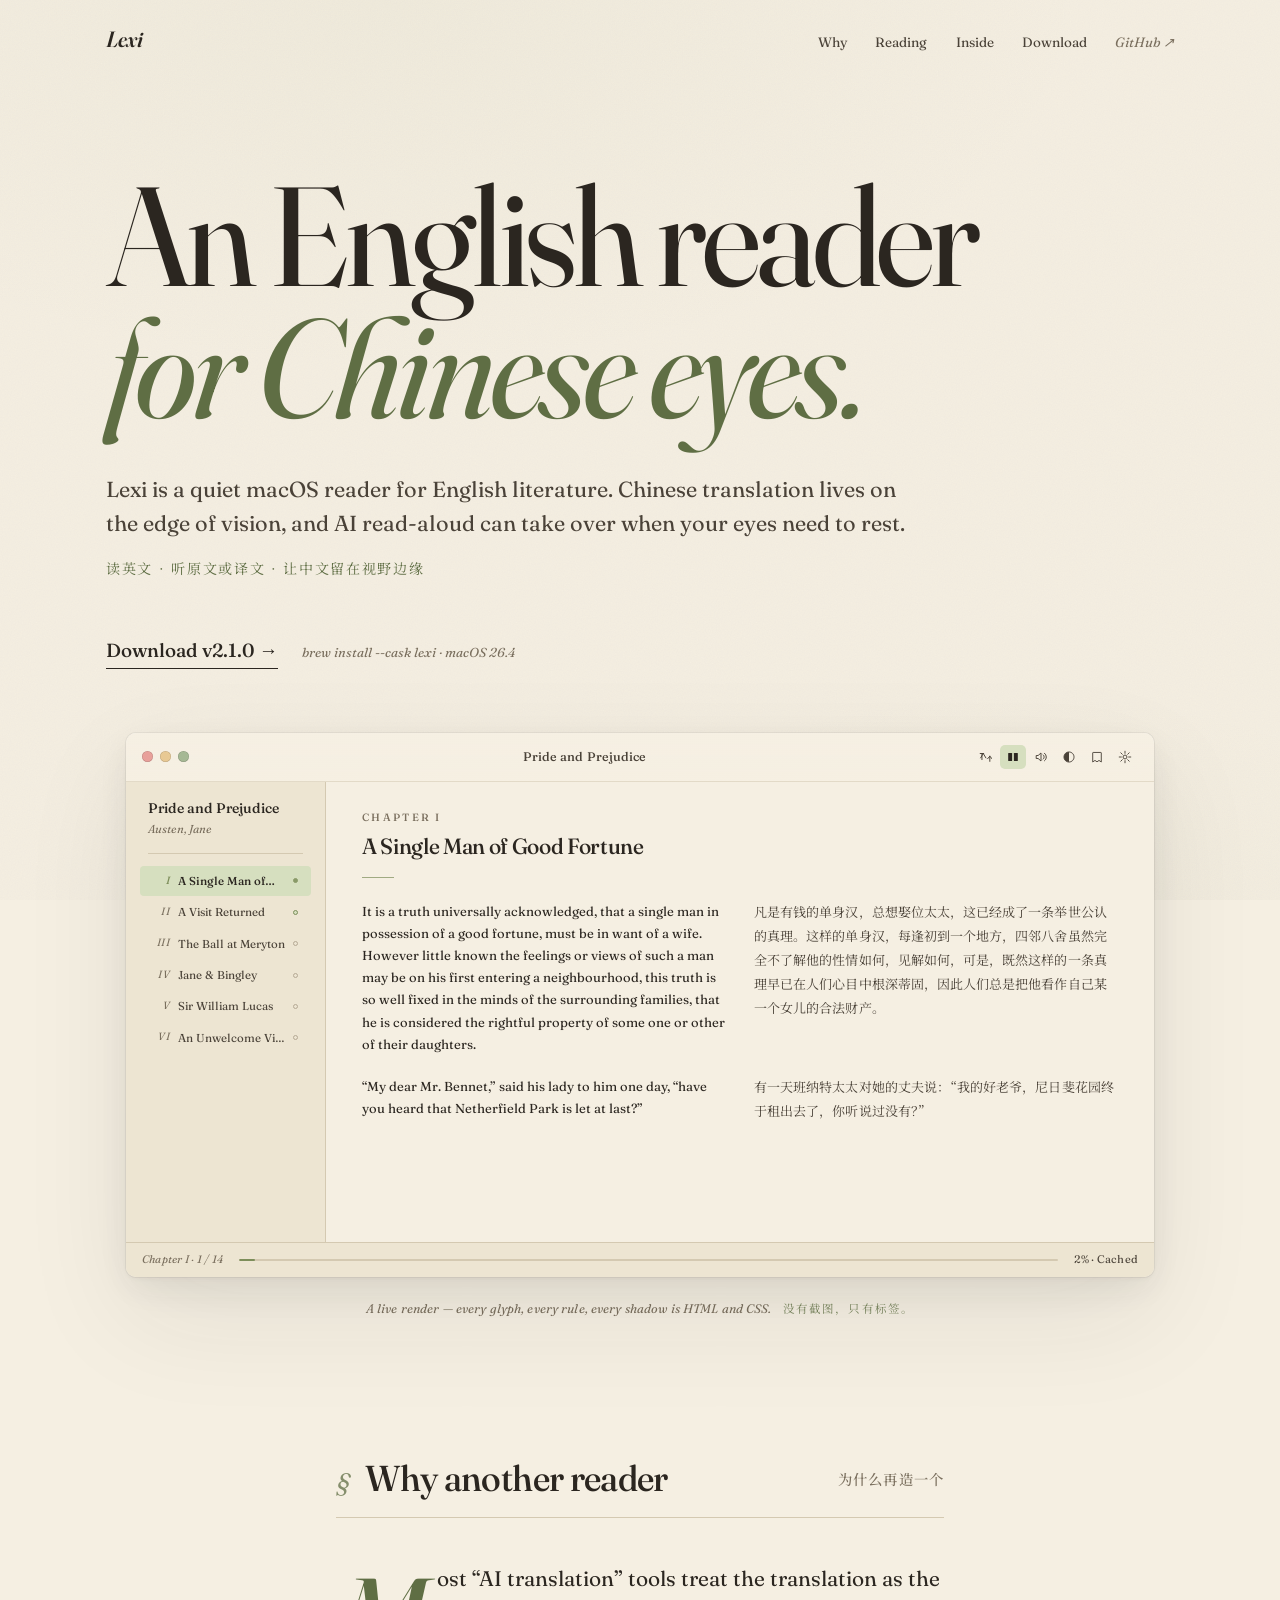
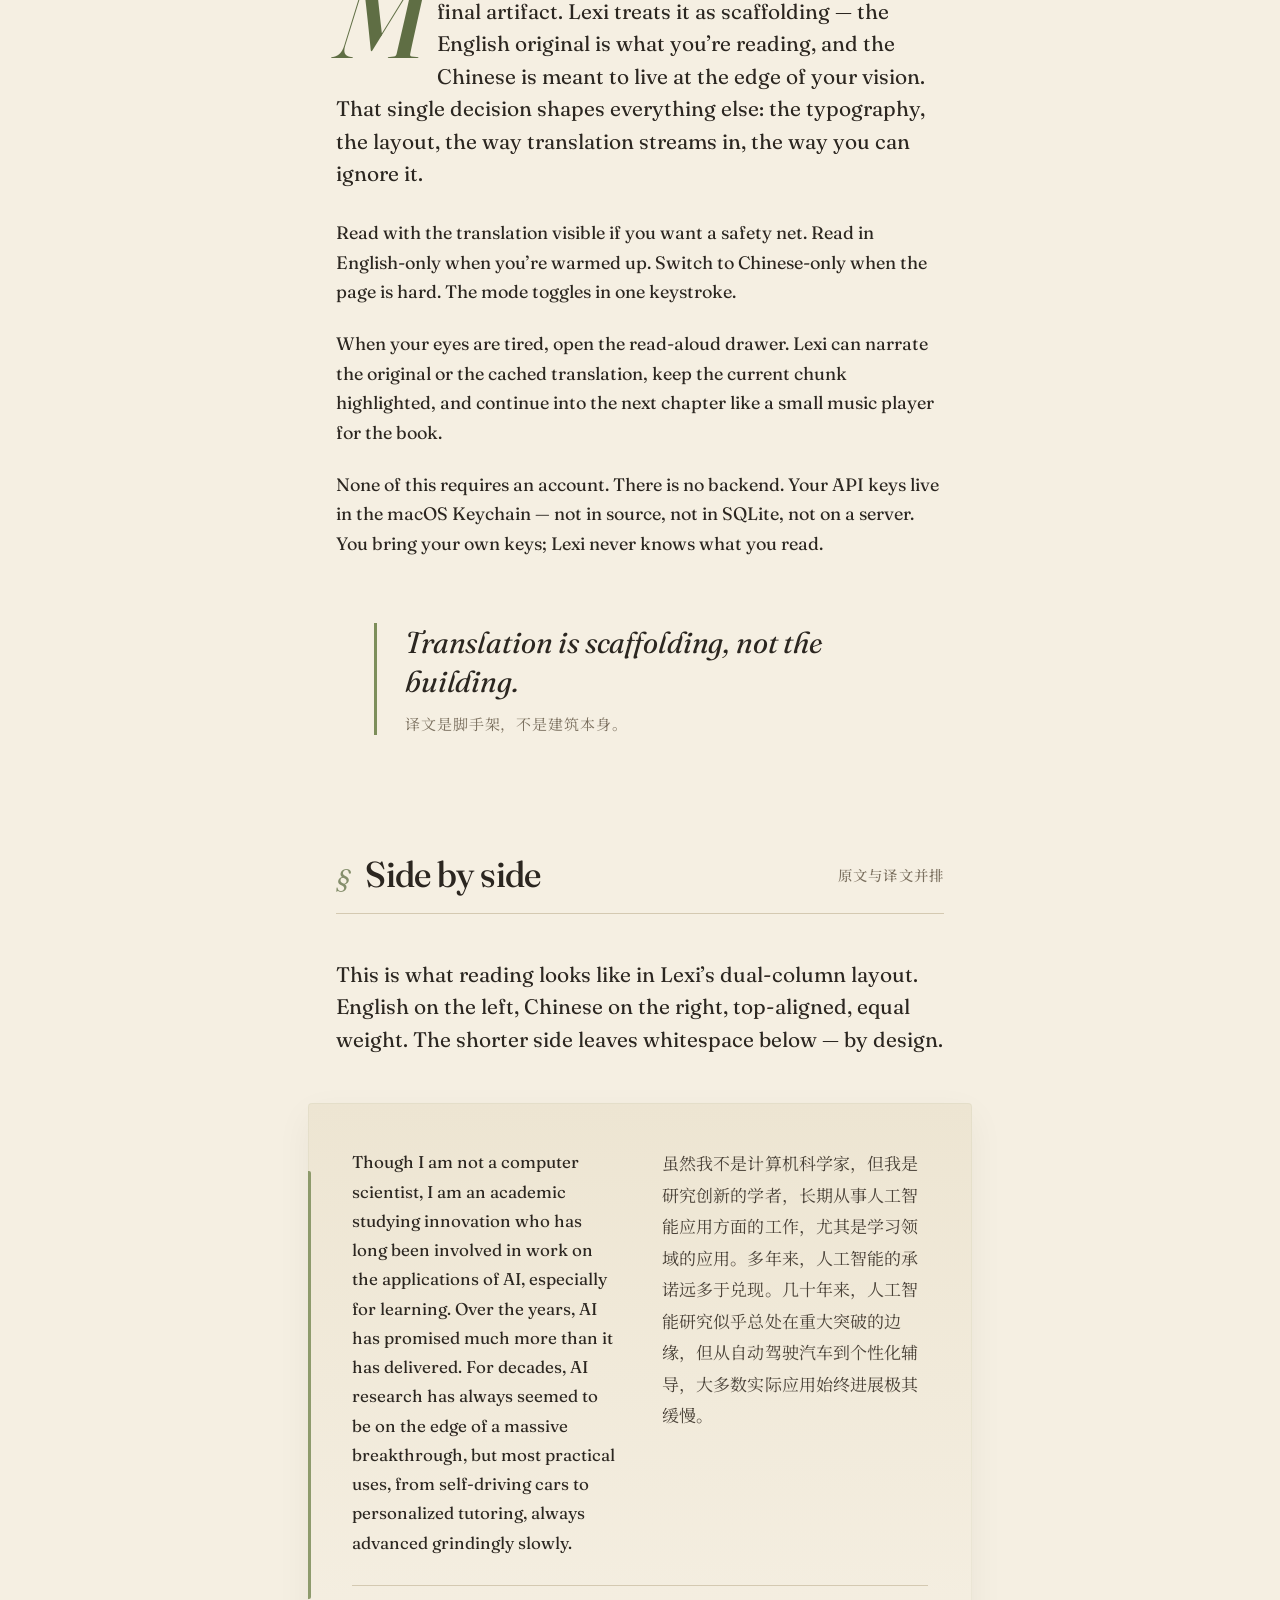
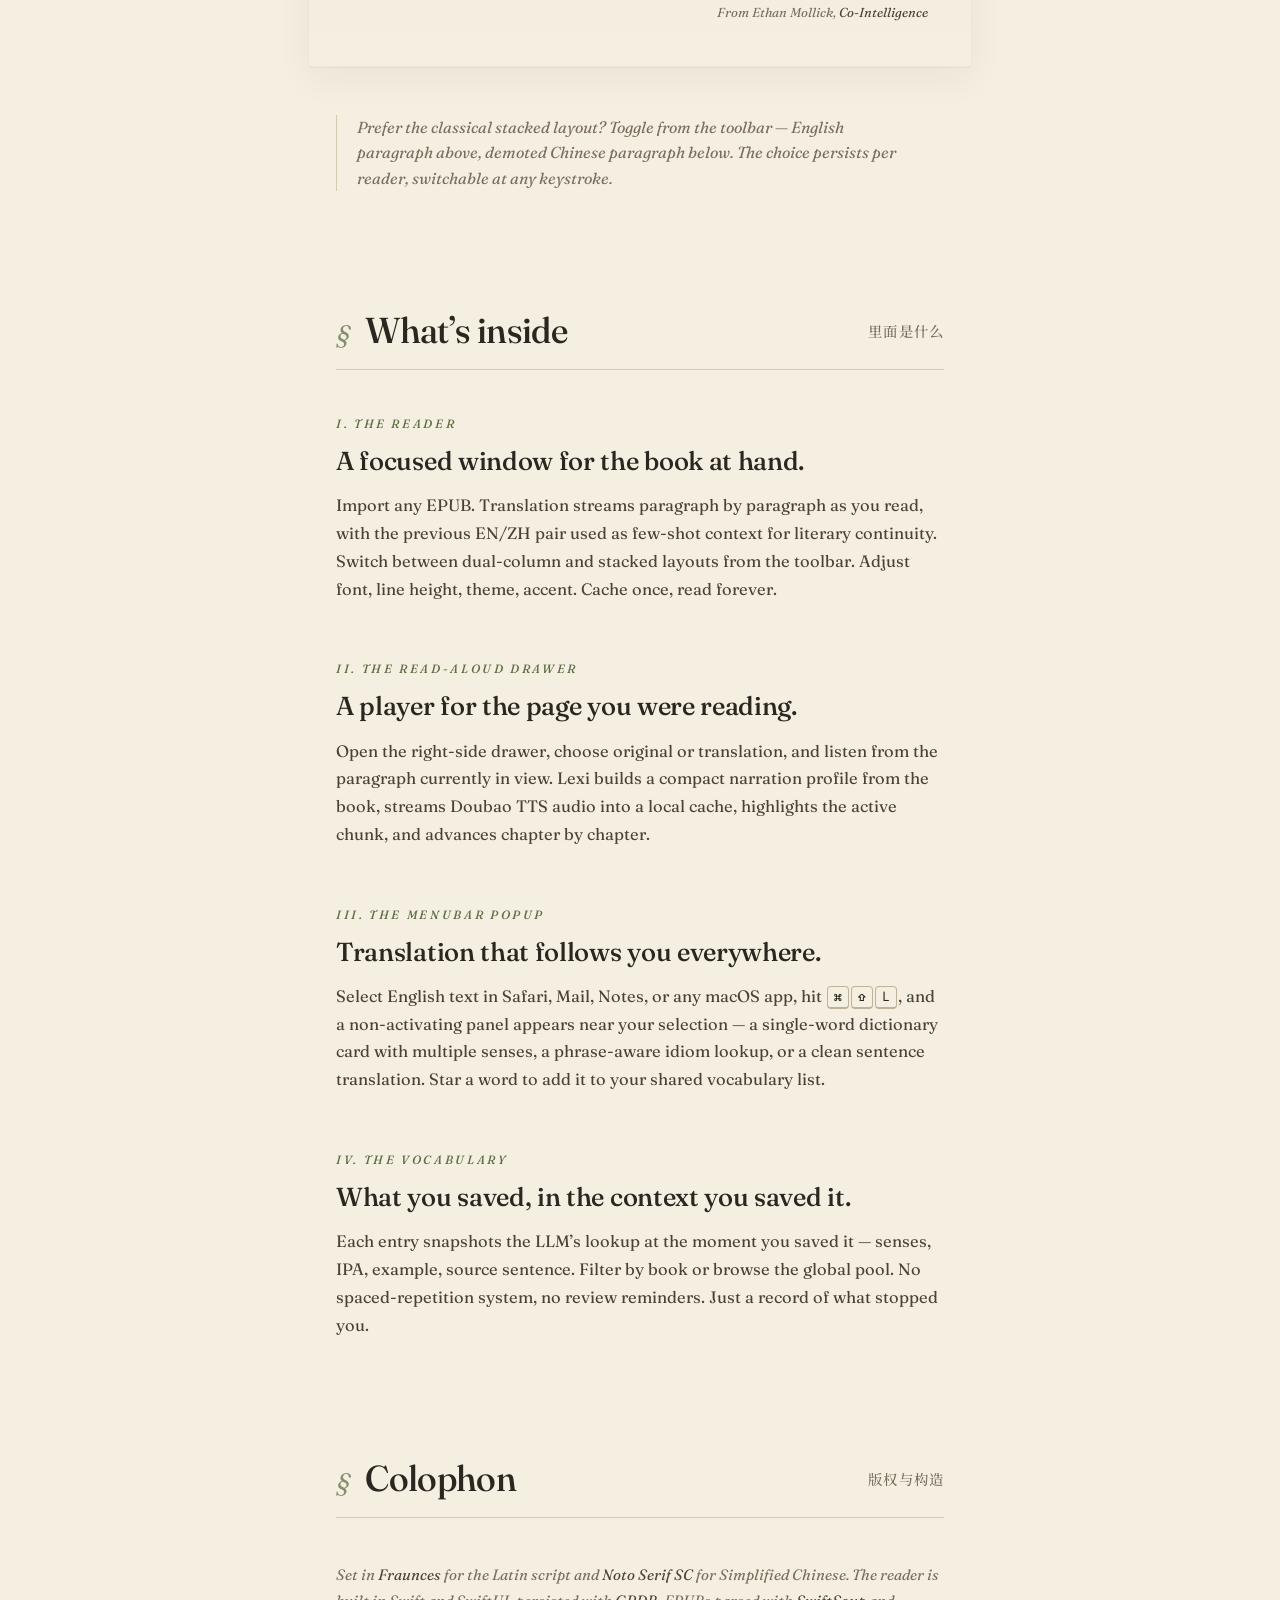
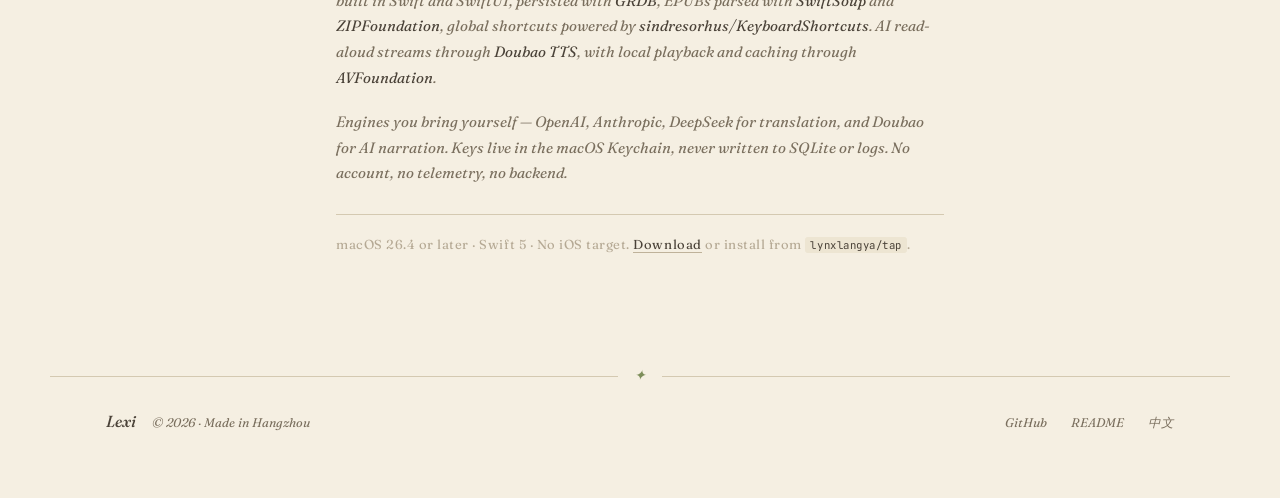
==== site/index.html @ 1e463720 "chore(release): bump Lexi to 2.1.0" ====
<!DOCTYPE html>
<html lang="en">
<head>
  <meta charset="UTF-8">
  <meta name="viewport" content="width=device-width, initial-scale=1.0">
  <title>Lexi — A quiet macOS reader for English literature</title>
  <meta name="description" content="Native macOS EPUB reader with streaming Chinese translation, AI read-aloud, side-by-side dual-column layout, and a global selection-translation popup. BYOK: OpenAI · Anthropic · DeepSeek · Doubao TTS.">

  <link rel="preconnect" href="https://fonts.googleapis.com">
  <link rel="preconnect" href="https://fonts.gstatic.com" crossorigin>
  <link href="https://fonts.googleapis.com/css2?family=Fraunces:ital,opsz,wght@0,9..144,300..900;1,9..144,300..900&family=Noto+Serif+SC:wght@300;400;500;600&family=JetBrains+Mono&display=swap" rel="stylesheet">

  <link rel="stylesheet" href="css/main.css">

  <meta property="og:title" content="Lexi — A quiet macOS reader for English literature">
  <meta property="og:description" content="An English reader for Chinese eyes. macOS, BYOK.">
  <meta property="og:image" content="https://img.wangyun.fan/lexi.png">
  <meta property="og:type" content="website">
  <meta property="og:url" content="https://github.com/lynxlangya/lexi">
  <meta name="twitter:card" content="summary_large_image">

  <link rel="icon" href="data:image/svg+xml,%3Csvg xmlns='http://www.w3.org/2000/svg' viewBox='0 0 100 100'%3E%3Crect width='100' height='100' fill='%23f5efe2'/%3E%3Ctext x='50' y='72' font-family='Georgia,serif' font-size='72' font-style='italic' font-weight='500' text-anchor='middle' fill='%237d8e5a'%3EL%3C/text%3E%3C/svg%3E">
</head>
<body>

  <header class="masthead">
    <a class="wordmark" href="#">Lexi</a>
    <nav class="masthead-nav">
      <a href="#why">Why</a>
      <a href="#side-by-side">Reading</a>
      <a href="#inside">Inside</a>
      <a href="https://github.com/lynxlangya/lexi/releases/latest">Download</a>
      <a href="https://github.com/lynxlangya/lexi" class="external">GitHub ↗</a>
    </nav>
  </header>

  <main>

    <!-- ====== HERO ====== -->
    <section class="hero">
      <h1 class="display">
        <span class="line">An English reader</span>
        <span class="line"><em>for Chinese eyes.</em></span>
      </h1>

      <p class="hero-sub">
        Lexi is a quiet macOS reader for English literature. Chinese
        translation lives on the edge of vision, and AI read-aloud can
        take over when your eyes need to rest.
      </p>

      <p class="hero-gloss">读英文 · 听原文或译文 · 让中文留在视野边缘</p>

      <div class="hero-actions">
        <a class="action primary" href="https://github.com/lynxlangya/lexi/releases/latest">Download v2.1.0 →</a>
        <span class="action-note">brew install --cask lexi · macOS 26.4</span>
      </div>
    </section>

    <!-- ====== HERO MOCKUP — CSS-rendered Lexi window ====== -->
    <figure class="hero-stage" aria-label="A live render of Lexi's reader window, in HTML and CSS">
      <div class="mock-window">

        <!-- Window chrome -->
        <div class="mock-chrome">
          <div class="mock-lights" aria-hidden="true">
            <span class="mock-light close"></span>
            <span class="mock-light min"></span>
            <span class="mock-light max"></span>
          </div>
          <div class="mock-title">Pride and Prejudice</div>
          <div class="mock-toolbar" aria-hidden="true">
            <span class="mock-tb" title="Translation mode">
              <svg viewBox="0 0 16 16"><path d="M2.5 4h4M4.5 4v7M3 9l3-5 3 5M13.5 7v6M11 10l2.5-3 2.5 3" fill="none" stroke="currentColor" stroke-width="1.1" stroke-linecap="round" stroke-linejoin="round"/></svg>
            </span>
            <span class="mock-tb active" title="Dual-column layout">
              <svg viewBox="0 0 16 16"><rect x="2.5" y="3.5" width="4.5" height="9" rx="0.6" fill="currentColor"/><rect x="9" y="3.5" width="4.5" height="9" rx="0.6" fill="currentColor"/></svg>
            </span>
            <span class="mock-tb" title="Read aloud">
              <svg viewBox="0 0 16 16"><path d="M2.5 9.7V6.3h2.2L8 3.4v9.2L4.7 9.7H2.5z" fill="none" stroke="currentColor" stroke-width="1.1" stroke-linejoin="round"/><path d="M10.3 5.4c.8.6 1.2 1.5 1.2 2.6s-.4 2-1.2 2.6M12 3.7A5.3 5.3 0 0 1 14 8c0 1.8-.7 3.2-2 4.3" fill="none" stroke="currentColor" stroke-width="1.1" stroke-linecap="round"/></svg>
            </span>
            <span class="mock-tb" title="Theme">
              <svg viewBox="0 0 16 16"><path d="M8 2.2A5.8 5.8 0 1 0 8 13.8z" fill="currentColor"/><circle cx="8" cy="8" r="5.8" fill="none" stroke="currentColor" stroke-width="1"/></svg>
            </span>
            <span class="mock-tb" title="Vocabulary">
              <svg viewBox="0 0 16 16"><path d="M3.6 2.8h8.8a.5.5 0 0 1 .5.5v10.4l-2.6-1.8-2.3 1.6-2.3-1.6-2.6 1.8V3.3a.5.5 0 0 1 .5-.5z" fill="none" stroke="currentColor" stroke-width="1.05" stroke-linejoin="round"/></svg>
            </span>
            <span class="mock-tb" title="Settings">
              <svg viewBox="0 0 16 16"><circle cx="8" cy="8" r="2.2" fill="none" stroke="currentColor" stroke-width="1.05"/><path d="M8 1.4v2.4M8 12.2v2.4M1.4 8h2.4M12.2 8h2.4M3.2 3.2l1.7 1.7M11.1 11.1l1.7 1.7M3.2 12.8l1.7-1.7M11.1 4.9l1.7-1.7" stroke="currentColor" stroke-width="1.05" stroke-linecap="round"/></svg>
            </span>
          </div>
        </div>

        <!-- Window body -->
        <div class="mock-body">
          <aside class="mock-sidebar">
            <div class="mock-book">
              <div class="mock-book-title">Pride and Prejudice</div>
              <div class="mock-book-author">Austen, Jane</div>
            </div>
            <div class="mock-divider"></div>
            <nav class="mock-toc">
              <div class="mock-toc-item active">
                <span class="mock-toc-num">I</span>
                <span class="mock-toc-name">A Single Man of…</span>
                <span class="mock-toc-dot full"></span>
              </div>
              <div class="mock-toc-item">
                <span class="mock-toc-num">II</span>
                <span class="mock-toc-name">A Visit Returned</span>
                <span class="mock-toc-dot half"></span>
              </div>
              <div class="mock-toc-item">
                <span class="mock-toc-num">III</span>
                <span class="mock-toc-name">The Ball at Meryton</span>
                <span class="mock-toc-dot"></span>
              </div>
              <div class="mock-toc-item">
                <span class="mock-toc-num">IV</span>
                <span class="mock-toc-name">Jane &amp; Bingley</span>
                <span class="mock-toc-dot"></span>
              </div>
              <div class="mock-toc-item">
                <span class="mock-toc-num">V</span>
                <span class="mock-toc-name">Sir William Lucas</span>
                <span class="mock-toc-dot"></span>
              </div>
              <div class="mock-toc-item">
                <span class="mock-toc-num">VI</span>
                <span class="mock-toc-name">An Unwelcome Visitor</span>
                <span class="mock-toc-dot"></span>
              </div>
            </nav>
          </aside>

          <div class="mock-reading">
            <div class="mock-chapter-meta">Chapter I</div>
            <h3 class="mock-chapter">A Single Man of Good Fortune</h3>
            <div class="mock-rule" aria-hidden="true"></div>

            <div class="mock-paragraph">
              <div class="mock-en">It is a truth universally acknowledged, that a single man in possession of a good fortune, must be in want of a wife. However little known the feelings or views of such a man may be on his first entering a neighbourhood, this truth is so well fixed in the minds of the surrounding families, that he is considered the rightful property of some one or other of their daughters.</div>
              <div class="mock-zh">凡是有钱的单身汉，总想娶位太太，这已经成了一条举世公认的真理。这样的单身汉，每逢初到一个地方，四邻八舍虽然完全不了解他的性情如何，见解如何，可是，既然这样的一条真理早已在人们心目中根深蒂固，因此人们总是把他看作自己某一个女儿的合法财产。</div>
            </div>

            <div class="mock-paragraph">
              <div class="mock-en">&ldquo;My dear Mr. Bennet,&rdquo; said his lady to him one day, &ldquo;have you heard that Netherfield Park is let at last?&rdquo;</div>
              <div class="mock-zh">有一天班纳特太太对她的丈夫说：&ldquo;我的好老爷，尼日斐花园终于租出去了，你听说过没有？&rdquo;</div>
            </div>
          </div>
        </div>

        <!-- Status bar -->
        <div class="mock-status">
          <span class="mock-status-left">Chapter I · 1 / 14</span>
          <span class="mock-progress" aria-hidden="true">
            <span class="mock-progress-fill"></span>
          </span>
          <span class="mock-status-right">2% · Cached</span>
        </div>

      </div>

      <figcaption class="hero-stage-caption">
        A live render — every glyph, every rule, every shadow is HTML and CSS.
        <span class="hero-stage-caption-zh">没有截图，只有标签。</span>
      </figcaption>
    </figure>

    <!-- ====== WHY ====== -->
    <section id="why" class="prose">
      <h2 class="section-heading">
        <span class="mark">§</span>
        <span class="title">Why another reader</span>
        <span class="gloss">为什么再造一个</span>
      </h2>

      <p class="lead">
        <span class="dropcap">M</span>ost &ldquo;AI&nbsp;translation&rdquo; tools treat the
        translation as the final artifact. Lexi treats it as scaffolding —
        the English original is what you&rsquo;re reading, and the Chinese
        is meant to live at the edge of your vision. That single decision
        shapes everything else: the typography, the layout, the way
        translation streams in, the way you can ignore it.
      </p>

      <p>
        Read with the translation visible if you want a safety net.
        Read in English-only when you&rsquo;re warmed up. Switch to
        Chinese-only when the page is hard. The mode toggles in one
        keystroke.
      </p>

      <p>
        When your eyes are tired, open the read-aloud drawer. Lexi can
        narrate the original or the cached translation, keep the current
        chunk highlighted, and continue into the next chapter like a
        small music player for the book.
      </p>

      <p>
        None of this requires an account. There is no backend. Your API
        keys live in the macOS Keychain — not in source, not in SQLite,
        not on a server. You bring your own keys; Lexi never knows what
        you read.
      </p>

      <blockquote class="pullquote">
        Translation is scaffolding, not the building.
        <span class="pullquote-zh">译文是脚手架，不是建筑本身。</span>
      </blockquote>
    </section>

    <!-- ====== SIDE BY SIDE DEMO ====== -->
    <section id="side-by-side" class="prose">
      <h2 class="section-heading">
        <span class="mark">§</span>
        <span class="title">Side by side</span>
        <span class="gloss">原文与译文并排</span>
      </h2>

      <p class="lead">
        This is what reading looks like in Lexi&rsquo;s dual-column
        layout. English on the left, Chinese on the right, top-aligned,
        equal weight. The shorter side leaves whitespace below — by
        design.
      </p>

      <figure class="reading-demo">
        <div class="reading-demo-rule" aria-hidden="true"></div>
        <div class="reading-demo-inner">
          <div class="en">
            Though I am not a computer scientist, I am an academic studying
            innovation who has long been involved in work on the applications
            of AI, especially for learning. Over the years, AI has promised
            much more than it has delivered. For decades, AI research has
            always seemed to be on the edge of a massive breakthrough, but
            most practical uses, from self-driving cars to personalized
            tutoring, always advanced grindingly slowly.
          </div>
          <div class="zh">
            虽然我不是计算机科学家，但我是研究创新的学者，长期从事人工智能应用方面的工作，尤其是学习领域的应用。多年来，人工智能的承诺远多于兑现。几十年来，人工智能研究似乎总处在重大突破的边缘，但从自动驾驶汽车到个性化辅导，大多数实际应用始终进展极其缓慢。
          </div>
        </div>
        <figcaption class="reading-demo-caption">
          From Ethan Mollick, <em>Co-Intelligence</em>
        </figcaption>
      </figure>

      <p class="aside">
        Prefer the classical stacked layout? Toggle from the toolbar —
        English paragraph above, demoted Chinese paragraph below. The
        choice persists per reader, switchable at any keystroke.
      </p>
    </section>

    <!-- ====== INSIDE ====== -->
    <section id="inside" class="prose">
      <h2 class="section-heading">
        <span class="mark">§</span>
        <span class="title">What&rsquo;s inside</span>
        <span class="gloss">里面是什么</span>
      </h2>

      <div class="surface">
        <div class="surface-label">i. The Reader</div>
        <h3 class="surface-title">A focused window for the book at hand.</h3>
        <p>
          Import any EPUB. Translation streams paragraph by paragraph as you
          read, with the previous EN/ZH pair used as few-shot context for
          literary continuity. Switch between dual-column and stacked
          layouts from the toolbar. Adjust font, line height, theme,
          accent. Cache once, read forever.
        </p>
      </div>

      <div class="surface">
        <div class="surface-label">ii. The Read-Aloud Drawer</div>
        <h3 class="surface-title">A player for the page you were reading.</h3>
        <p>
          Open the right-side drawer, choose original or translation, and
          listen from the paragraph currently in view. Lexi builds a compact
          narration profile from the book, streams Doubao TTS audio into a
          local cache, highlights the active chunk, and advances chapter by
          chapter.
        </p>
      </div>

      <div class="surface">
        <div class="surface-label">iii. The MenuBar Popup</div>
        <h3 class="surface-title">Translation that follows you everywhere.</h3>
        <p>
          Select English text in Safari, Mail, Notes, or any macOS app, hit
          <kbd>⌘</kbd><kbd>⇧</kbd><kbd>L</kbd>, and a non-activating panel
          appears near your selection — a single-word dictionary card with
          multiple senses, a phrase-aware idiom lookup, or a clean sentence
          translation. Star a word to add it to your shared vocabulary list.
        </p>
      </div>

      <div class="surface">
        <div class="surface-label">iv. The Vocabulary</div>
        <h3 class="surface-title">What you saved, in the context you saved it.</h3>
        <p>
          Each entry snapshots the LLM&rsquo;s lookup at the moment you saved
          it — senses, IPA, example, source sentence. Filter by book or browse
          the global pool. No spaced-repetition system, no review reminders.
          Just a record of what stopped you.
        </p>
      </div>
    </section>

    <!-- ====== COLOPHON ====== -->
    <section class="prose colophon">
      <h2 class="section-heading">
        <span class="mark">§</span>
        <span class="title">Colophon</span>
        <span class="gloss">版权与构造</span>
      </h2>

      <p>
        Set in <em>Fraunces</em> for the Latin script and
        <em>Noto Serif SC</em> for Simplified Chinese. The reader is
        built in Swift and SwiftUI, persisted with <em>GRDB</em>,
        EPUBs parsed with <em>SwiftSoup</em> and <em>ZIPFoundation</em>,
        global shortcuts powered by <em>sindresorhus/KeyboardShortcuts</em>.
        AI read-aloud streams through <em>Doubao TTS</em>, with local
        playback and caching through <em>AVFoundation</em>.
      </p>

      <p>
        Engines you bring yourself — OpenAI, Anthropic, DeepSeek for
        translation, and Doubao for AI narration. Keys live in the macOS
        Keychain, never written to SQLite or logs. No account, no telemetry,
        no backend.
      </p>

      <p class="requirements">
        macOS 26.4 or later · Swift 5 · No iOS target.
        <a href="https://github.com/lynxlangya/lexi/releases/latest">Download</a>
        or install from <span class="code">lynxlangya/tap</span>.
      </p>
    </section>

  </main>

  <footer>
    <div class="footer-rule" aria-hidden="true"></div>
    <div class="footer-inner">
      <div class="footer-mark">
        <span class="footer-wordmark">Lexi</span>
        <span class="footer-copy">© 2026 · Made in Hangzhou</span>
      </div>
      <nav class="footer-nav">
        <a href="https://github.com/lynxlangya/lexi">GitHub</a>
        <a href="https://github.com/lynxlangya/lexi/blob/main/README.md">README</a>
        <a href="https://github.com/lynxlangya/lexi/blob/main/README.zh-CN.md">中文</a>
      </nav>
    </div>
  </footer>

</body>
</html>
---- site/css/main.css ----
/* ============================================================
   Lexi — site/css/main.css
   Editorial typography, warm paper, sage accent.
   Fraunces (Latin) + Noto Serif SC (Han) + JetBrains Mono.
   ============================================================ */

:root {
  /* Paper & ink */
  --paper:        #f5efe2;
  --paper-2:      #ede5d2;
  --paper-3:      #e6dcc4;
  --ink:          #2b2620;
  --ink-2:        #4a4238;
  --ink-3:        #7a6f5e;
  --ink-4:        #b5a994;

  /* Rules & dividers */
  --rule:         #d4c9b1;
  --rule-2:       #bfb29a;

  /* Sage accent */
  --accent:       #7d8e5a;
  --accent-deep:  #5f6e44;
  --accent-soft:  #d6dfbf;
  --accent-faint: #ebf0dd;

  /* Type stacks */
  --serif:    "Fraunces", "Iowan Old Style", "Charter", Georgia, serif;
  --serif-zh: "Noto Serif SC", "Songti SC", "STSong", "宋体", serif;
  --mono:     "JetBrains Mono", ui-monospace, "SF Mono", Menlo, monospace;

  /* Rhythm */
  --measure:  64ch;
  --gutter:   clamp(20px, 5vw, 56px);
}

/* ============================================================
   Reset / base
   ============================================================ */
*,
*::before,
*::after {
  box-sizing: border-box;
  margin: 0;
  padding: 0;
}

html {
  scroll-behavior: smooth;
  -webkit-text-size-adjust: 100%;
}

body {
  background: var(--paper);
  color: var(--ink);
  font-family: var(--serif);
  font-feature-settings: "kern", "liga", "calt", "onum";
  -webkit-font-smoothing: antialiased;
  -moz-osx-font-smoothing: grayscale;
  line-height: 1.6;
  text-rendering: optimizeLegibility;
  overflow-x: hidden;

  /* Subtle paper grain + warm radial glow */
  background-image:
    radial-gradient(ellipse 80% 60% at 30% 0%, rgba(125, 142, 90, 0.045), transparent 70%),
    radial-gradient(ellipse 60% 40% at 80% 100%, rgba(125, 142, 90, 0.03), transparent 60%),
    url("data:image/svg+xml,%3Csvg viewBox='0 0 240 240' xmlns='http://www.w3.org/2000/svg'%3E%3Cfilter id='n'%3E%3CfeTurbulence type='fractalNoise' baseFrequency='0.85' numOctaves='2' stitchTiles='stitch'/%3E%3CfeColorMatrix values='0 0 0 0 0.169 0 0 0 0 0.149 0 0 0 0 0.125 0 0 0 0.035 0'/%3E%3C/filter%3E%3Crect width='100%25' height='100%25' filter='url(%23n)'/%3E%3C/svg%3E");
  background-attachment: fixed, fixed, fixed;
  background-size: auto, auto, 240px 240px;
}

::selection {
  background: var(--accent-soft);
  color: var(--ink);
}

a {
  color: inherit;
  text-decoration: none;
  -webkit-tap-highlight-color: transparent;
}

img {
  max-width: 100%;
  display: block;
}

em {
  font-style: italic;
  font-feature-settings: "kern", "liga";
}

/* ============================================================
   Masthead
   ============================================================ */
.masthead {
  max-width: 1180px;
  margin: 0 auto;
  padding: 28px var(--gutter) 0;
  display: flex;
  align-items: baseline;
  justify-content: space-between;
  gap: 24px;
}

.wordmark {
  font-family: var(--serif);
  font-size: 22px;
  font-weight: 600;
  font-style: italic;
  font-variation-settings: "opsz" 144, "wght" 600;
  color: var(--ink);
  letter-spacing: -0.02em;
  line-height: 1;
  transition: color 220ms;
}

.wordmark:hover {
  color: var(--accent-deep);
}

.masthead-nav {
  display: flex;
  gap: 28px;
  align-items: baseline;
  flex-wrap: wrap;
}

.masthead-nav a {
  font-family: var(--serif);
  font-size: 13.5px;
  font-variation-settings: "opsz" 14, "wght" 400;
  color: var(--ink-2);
  letter-spacing: 0.005em;
  transition: color 200ms;
  position: relative;
}

.masthead-nav a:hover {
  color: var(--accent-deep);
}

.masthead-nav a.external {
  font-style: italic;
  color: var(--ink-3);
}

.masthead-nav a.external:hover {
  color: var(--accent-deep);
}

/* ============================================================
   Hero
   ============================================================ */
.hero {
  max-width: 1180px;
  margin: clamp(48px, 9vw, 120px) auto clamp(32px, 6vw, 64px);
  padding: 0 var(--gutter);
}

.display {
  font-family: var(--serif);
  font-size: clamp(56px, 11vw, 152px);
  line-height: 0.94;
  font-weight: 400;
  font-variation-settings: "opsz" 144, "wght" 400;
  letter-spacing: -0.035em;
  color: var(--ink);
  max-width: 14ch;
}

.display .line {
  display: block;
}

.display em {
  font-style: italic;
  color: var(--accent-deep);
  font-variation-settings: "opsz" 144, "wght" 400;
}

.hero-sub {
  font-family: var(--serif);
  font-size: clamp(18px, 1.7vw, 22px);
  line-height: 1.55;
  color: var(--ink-2);
  max-width: 38em;
  margin-top: clamp(28px, 4vw, 40px);
  font-variation-settings: "opsz" 24, "wght" 400;
}

.hero-gloss {
  font-family: var(--serif-zh);
  font-size: clamp(13px, 1.1vw, 15px);
  color: var(--accent-deep);
  margin-top: 16px;
  letter-spacing: 0.12em;
  font-weight: 400;
  opacity: 0.85;
}

.hero-actions {
  margin-top: clamp(36px, 5vw, 56px);
  display: flex;
  align-items: baseline;
  gap: 24px;
  flex-wrap: wrap;
}

.action.primary {
  font-family: var(--serif);
  font-size: clamp(17px, 1.5vw, 19px);
  font-weight: 500;
  font-variation-settings: "opsz" 24, "wght" 500;
  color: var(--ink);
  border-bottom: 1px solid var(--ink);
  padding-bottom: 2px;
  transition: color 220ms, border-color 220ms, transform 220ms;
  display: inline-block;
}

.action.primary:hover {
  color: var(--accent-deep);
  border-color: var(--accent-deep);
  transform: translateX(2px);
}

.action-note {
  font-family: var(--serif);
  font-size: 13px;
  color: var(--ink-3);
  font-style: italic;
  font-variation-settings: "opsz" 14;
}

/* ============================================================
   Hero stage — CSS-rendered Lexi reader window
   ============================================================ */
.hero-stage {
  max-width: 1140px;
  margin: 0 auto clamp(80px, 12vw, 140px);
  padding: 0 var(--gutter);
}

.mock-window {
  --mock-paper:   #f5efe2;
  --mock-paper-2: #ede5d2;
  --mock-paper-3: #e6dcc4;
  --mock-ink:     #2b2620;
  --mock-ink-2:   #4a4238;
  --mock-ink-3:   #7a6f5e;
  --mock-ink-4:   #b5a994;
  --mock-rule:    #d4c9b1;
  --mock-rule-2:  #bfb29a;
  --mock-accent:  #7d8e5a;
  --mock-soft:    #d6dfbf;

  background: var(--mock-paper);
  border-radius: 10px;
  overflow: hidden;
  position: relative;
  isolation: isolate;
  box-shadow:
    0 0 0 1px rgba(43, 38, 32, 0.06),
    0 2px 4px rgba(43, 38, 32, 0.04),
    0 12px 36px rgba(43, 38, 32, 0.08),
    0 40px 112px rgba(43, 38, 32, 0.08);
  transition: transform 700ms cubic-bezier(0.16, 1, 0.3, 1),
              box-shadow 700ms cubic-bezier(0.16, 1, 0.3, 1);
  /* Tiny rim highlight for that macOS window feel */
  background-image: linear-gradient(180deg,
    rgba(255, 255, 255, 0.5),
    rgba(255, 255, 255, 0) 28px);
}

.hero-stage:hover .mock-window {
  transform: translateY(-4px);
  box-shadow:
    0 0 0 1px rgba(43, 38, 32, 0.07),
    0 4px 8px rgba(43, 38, 32, 0.05),
    0 20px 56px rgba(43, 38, 32, 0.10),
    0 56px 144px rgba(43, 38, 32, 0.09);
}

/* ====== Chrome ====== */
.mock-chrome {
  display: grid;
  grid-template-columns: auto 1fr auto;
  align-items: center;
  gap: 16px;
  padding: 12px 16px;
  border-bottom: 1px solid rgba(212, 201, 177, 0.55);
  background: linear-gradient(180deg,
    rgba(245, 239, 226, 0.95),
    rgba(245, 239, 226, 0.85));
  backdrop-filter: blur(10px);
}

.mock-lights {
  display: flex;
  gap: 7px;
  padding-right: 8px;
}

.mock-light {
  width: 11px;
  height: 11px;
  border-radius: 50%;
  display: block;
  box-shadow: inset 0 0 0 0.5px rgba(0, 0, 0, 0.18);
}

.mock-light.close { background: #e8a09a; }
.mock-light.min   { background: #e8c994; }
.mock-light.max   { background: #a6b894; }

.mock-title {
  font-family: var(--serif);
  font-size: 12.5px;
  font-weight: 500;
  color: var(--mock-ink-2);
  font-variation-settings: "opsz" 14, "wght" 500;
  text-align: center;
  letter-spacing: 0.005em;
}

.mock-toolbar {
  display: flex;
  gap: 2px;
  color: var(--mock-ink-2);
}

.mock-tb {
  width: 26px;
  height: 24px;
  display: inline-flex;
  align-items: center;
  justify-content: center;
  border-radius: 5px;
  color: var(--mock-ink-2);
  transition: background 200ms, color 200ms;
}

.mock-tb svg {
  width: 14px;
  height: 14px;
  display: block;
}

.mock-tb:hover {
  background: rgba(125, 142, 90, 0.10);
  color: var(--mock-accent);
}

.mock-tb.active {
  background: var(--mock-soft);
  color: var(--mock-ink);
}

/* ====== Body ====== */
.mock-body {
  display: grid;
  grid-template-columns: 200px 1fr;
  min-height: 460px;
}

/* Sidebar */
.mock-sidebar {
  background: var(--mock-paper-2);
  border-right: 1px solid var(--mock-rule);
  padding: 18px 14px;
}

.mock-book-title {
  font-family: var(--serif);
  font-size: 14px;
  font-weight: 500;
  color: var(--mock-ink);
  font-variation-settings: "opsz" 18, "wght" 500;
  line-height: 1.25;
  padding: 0 8px;
  margin-bottom: 3px;
}

.mock-book-author {
  font-family: var(--serif);
  font-size: 11.5px;
  color: var(--mock-ink-3);
  font-style: italic;
  font-variation-settings: "opsz" 12;
  padding: 0 8px;
}

.mock-divider {
  height: 1px;
  background: var(--mock-rule);
  margin: 14px 8px 12px;
}

.mock-toc {
  display: flex;
  flex-direction: column;
}

.mock-toc-item {
  display: grid;
  grid-template-columns: 22px 1fr 10px;
  align-items: center;
  gap: 8px;
  padding: 6px 8px;
  font-family: var(--serif);
  font-size: 11.5px;
  color: var(--mock-ink-2);
  border-radius: 4px;
  font-variation-settings: "opsz" 12, "wght" 400;
  margin-bottom: 1px;
}

.mock-toc-item.active {
  background: var(--mock-soft);
  color: var(--mock-ink);
  font-weight: 500;
  font-variation-settings: "opsz" 12, "wght" 500;
}

.mock-toc-num {
  font-style: italic;
  color: var(--mock-ink-3);
  text-align: right;
  font-size: 10.5px;
  letter-spacing: 0.04em;
}

.mock-toc-item.active .mock-toc-num {
  color: var(--mock-accent);
  font-weight: 500;
}

.mock-toc-name {
  white-space: nowrap;
  overflow: hidden;
  text-overflow: ellipsis;
}

.mock-toc-dot {
  width: 5px;
  height: 5px;
  border-radius: 50%;
  background: transparent;
  border: 1px solid var(--mock-ink-4);
}

.mock-toc-dot.half {
  background: var(--mock-soft);
  border-color: var(--mock-accent);
}

.mock-toc-dot.full {
  background: var(--mock-accent);
  border-color: var(--mock-accent);
  opacity: 0.85;
}

/* Reading area */
.mock-reading {
  padding: 28px 36px 24px;
  overflow: hidden;
}

.mock-chapter-meta {
  font-family: var(--serif);
  font-size: 10.5px;
  letter-spacing: 0.22em;
  text-transform: uppercase;
  color: var(--mock-ink-3);
  font-weight: 500;
  font-variation-settings: "opsz" 10, "wght" 500;
  margin-bottom: 6px;
}

.mock-chapter {
  font-family: var(--serif);
  font-size: 22px;
  font-weight: 500;
  color: var(--mock-ink);
  letter-spacing: -0.015em;
  font-variation-settings: "opsz" 60, "wght" 500;
  line-height: 1.2;
  margin-bottom: 18px;
}

.mock-rule {
  width: 32px;
  height: 1px;
  background: var(--mock-accent);
  opacity: 0.7;
  margin-bottom: 22px;
}

.mock-paragraph {
  display: grid;
  grid-template-columns: 1fr 1fr;
  gap: 28px;
  align-items: start;
  margin-bottom: 20px;
}

.mock-en {
  font-family: var(--serif);
  font-size: 13px;
  line-height: 1.7;
  color: var(--mock-ink);
  font-variation-settings: "opsz" 14, "wght" 400;
  hyphens: auto;
}

.mock-zh {
  font-family: var(--serif-zh);
  font-size: 13px;
  line-height: 1.85;
  color: var(--mock-ink-2);
  font-weight: 400;
  letter-spacing: 0.005em;
}

/* ====== Status bar ====== */
.mock-status {
  display: grid;
  grid-template-columns: auto 1fr auto;
  align-items: center;
  gap: 16px;
  padding: 8px 16px 9px;
  border-top: 1px solid var(--mock-rule);
  background: var(--mock-paper-2);
  font-family: var(--serif);
  font-size: 11px;
  color: var(--mock-ink-3);
  font-variation-settings: "opsz" 11, "wght" 400;
  font-style: italic;
  letter-spacing: 0.02em;
}

.mock-status-right {
  text-align: right;
  font-style: normal;
  color: var(--mock-ink-2);
}

.mock-progress {
  height: 2px;
  background: var(--mock-rule);
  border-radius: 1px;
  overflow: hidden;
  position: relative;
}

.mock-progress-fill {
  display: block;
  height: 100%;
  width: 0%;
  background: var(--mock-accent);
  border-radius: 1px;
  animation: mockProgress 2400ms cubic-bezier(0.16, 1, 0.3, 1) 1200ms both;
}

@keyframes mockProgress {
  from { width: 0%; }
  to   { width: 2%; }
}

/* ====== Caption ====== */
.hero-stage-caption {
  font-family: var(--serif);
  font-size: 12.5px;
  color: var(--ink-3);
  font-style: italic;
  text-align: center;
  margin-top: 22px;
  font-variation-settings: "opsz" 12, "wght" 400;
  letter-spacing: 0.01em;
}

.hero-stage-caption-zh {
  font-family: var(--serif-zh);
  font-style: normal;
  color: var(--accent-deep);
  margin-left: 8px;
  letter-spacing: 0.1em;
  font-size: 0.92em;
  opacity: 0.85;
}

/* ============================================================
   Prose sections
   ============================================================ */
.prose {
  max-width: 720px;
  margin: 0 auto clamp(80px, 10vw, 120px);
  padding: 0 var(--gutter);
}

.prose p {
  font-family: var(--serif);
  font-size: 18px;
  line-height: 1.65;
  color: var(--ink);
  margin-bottom: 22px;
  font-variation-settings: "opsz" 18, "wght" 400;
  hyphens: auto;
}

.prose .lead {
  font-size: clamp(18px, 1.8vw, 21px);
  line-height: 1.55;
  color: var(--ink);
  margin-bottom: 28px;
  font-variation-settings: "opsz" 24, "wght" 400;
}

.prose .aside {
  font-style: italic;
  color: var(--ink-3);
  font-size: 16px;
  line-height: 1.6;
  margin-top: 32px;
  padding-left: 20px;
  border-left: 1px solid var(--rule);
  max-width: 56ch;
}

/* ============================================================
   Section heading: § ‣ Title ‣ Chinese gloss
   ============================================================ */
.section-heading {
  display: grid;
  grid-template-columns: auto 1fr auto;
  align-items: baseline;
  gap: 16px;
  margin-bottom: clamp(28px, 4vw, 44px);
  font-family: var(--serif);
  font-size: clamp(26px, 3.2vw, 36px);
  font-weight: 500;
  font-variation-settings: "opsz" 72, "wght" 500;
  letter-spacing: -0.018em;
  line-height: 1.1;
  color: var(--ink);
  padding-bottom: 18px;
  border-bottom: 1px solid var(--rule);
}

.section-heading .mark {
  font-family: var(--serif);
  font-style: italic;
  color: var(--accent-deep);
  font-size: 0.7em;
  font-variation-settings: "opsz" 24, "wght" 400;
  opacity: 0.75;
}

.section-heading .title {
  font-variation-settings: "opsz" 72, "wght" 500;
}

.section-heading .gloss {
  font-family: var(--serif-zh);
  font-size: 0.4em;
  color: var(--ink-3);
  font-weight: 300;
  letter-spacing: 0.08em;
  text-align: right;
  align-self: center;
  white-space: nowrap;
}

/* ============================================================
   Drop cap
   ============================================================ */
.dropcap {
  float: left;
  font-family: var(--serif);
  font-size: 5.4em;
  line-height: 0.82;
  font-style: italic;
  font-weight: 500;
  font-variation-settings: "opsz" 144, "wght" 500;
  color: var(--accent-deep);
  padding: 0.08em 0.10em 0 0;
  shape-outside: margin-box;
}

/* ============================================================
   Pull quote
   ============================================================ */
.pullquote {
  font-family: var(--serif);
  font-style: italic;
  font-size: clamp(22px, 2.6vw, 30px);
  line-height: 1.3;
  color: var(--ink);
  font-variation-settings: "opsz" 60, "wght" 400;
  margin: clamp(40px, 6vw, 64px) auto;
  padding: 0 0 0 28px;
  border-left: 3px solid var(--accent);
  max-width: 28ch;
  letter-spacing: -0.005em;
}

.pullquote-zh {
  display: block;
  font-family: var(--serif-zh);
  font-style: normal;
  font-size: 0.5em;
  color: var(--ink-3);
  font-weight: 300;
  letter-spacing: 0.06em;
  margin-top: 12px;
  line-height: 1.5;
}

/* ============================================================
   Reading demo (the centrepiece)
   ============================================================ */
.reading-demo {
  position: relative;
  margin: clamp(32px, 5vw, 48px) calc(var(--gutter) * -0.5);
  padding: clamp(28px, 4vw, 44px) clamp(28px, 4vw, 44px);
  background: linear-gradient(180deg, var(--paper-2), var(--paper));
  border-radius: 4px;
  box-shadow:
    inset 0 0 0 1px rgba(125, 142, 90, 0.08),
    0 1px 0 rgba(43, 38, 32, 0.04),
    0 12px 36px rgba(43, 38, 32, 0.05);
}

.reading-demo-rule {
  position: absolute;
  left: 0;
  top: 12%;
  bottom: 12%;
  width: 3px;
  background: var(--accent);
  border-radius: 0 2px 2px 0;
  opacity: 0.85;
}

.reading-demo-inner {
  display: grid;
  grid-template-columns: 1fr 1fr;
  gap: clamp(28px, 4vw, 44px);
  align-items: start;
}

.reading-demo .en {
  font-family: var(--serif);
  font-size: clamp(15px, 1.4vw, 17px);
  line-height: 1.72;
  color: var(--ink);
  font-variation-settings: "opsz" 18, "wght" 400;
  hyphens: auto;
}

.reading-demo .zh {
  font-family: var(--serif-zh);
  font-size: clamp(15px, 1.4vw, 17px);
  line-height: 1.85;
  color: var(--ink-2);
  font-weight: 400;
  letter-spacing: 0.005em;
}

.reading-demo-caption {
  margin-top: clamp(20px, 3vw, 28px);
  padding-top: 16px;
  border-top: 1px solid var(--rule);
  text-align: right;
  font-family: var(--serif);
  font-size: 13px;
  font-style: italic;
  color: var(--ink-3);
  font-variation-settings: "opsz" 14;
}

.reading-demo-caption em {
  color: var(--ink-2);
  font-style: italic;
}

/* ============================================================
   Surfaces (what's inside · 3 sub-blocks)
   ============================================================ */
.surface {
  margin-bottom: clamp(40px, 5vw, 56px);
  position: relative;
}

.surface:last-child {
  margin-bottom: 0;
}

.surface-label {
  font-family: var(--serif);
  font-size: 12px;
  letter-spacing: 0.22em;
  text-transform: uppercase;
  color: var(--accent-deep);
  margin-bottom: 12px;
  font-weight: 500;
  font-variation-settings: "opsz" 14, "wght" 500;
  font-style: italic;
}

.surface-title {
  font-family: var(--serif);
  font-size: clamp(22px, 2.2vw, 26px);
  font-weight: 500;
  font-variation-settings: "opsz" 36, "wght" 500;
  line-height: 1.28;
  letter-spacing: -0.012em;
  margin-bottom: 14px;
  color: var(--ink);
}

.surface p {
  font-size: 16.5px;
  line-height: 1.68;
  color: var(--ink-2);
  margin-bottom: 0;
  font-variation-settings: "opsz" 18, "wght" 400;
}

/* ============================================================
   Inline atoms
   ============================================================ */
kbd {
  display: inline-block;
  font-family: var(--mono);
  font-size: 0.78em;
  padding: 1px 6px;
  margin: 0 1px;
  background: var(--paper);
  border: 1px solid var(--rule-2);
  border-bottom-width: 2px;
  border-radius: 4px;
  color: var(--ink);
  vertical-align: 1.5px;
  letter-spacing: 0;
  line-height: 1.4;
}

.code {
  font-family: var(--mono);
  font-size: 0.82em;
  padding: 1px 5px;
  background: var(--paper-2);
  border-radius: 3px;
  color: var(--ink-2);
}

/* ============================================================
   Colophon
   ============================================================ */
.colophon p {
  font-family: var(--serif);
  font-size: 15px;
  font-style: italic;
  color: var(--ink-3);
  line-height: 1.72;
  margin-bottom: 18px;
  font-variation-settings: "opsz" 14, "wght" 400;
}

.colophon em {
  font-style: italic;
  color: var(--ink-2);
  font-weight: 500;
}

.colophon .requirements {
  font-style: normal;
  font-size: 13px;
  color: var(--ink-4);
  letter-spacing: 0.04em;
  margin-top: 28px;
  padding-top: 18px;
  border-top: 1px solid var(--rule);
}

.colophon a {
  color: var(--ink-2);
  border-bottom: 1px solid var(--rule-2);
  transition: color 220ms, border-color 220ms;
}

.colophon a:hover {
  color: var(--accent-deep);
  border-color: var(--accent-deep);
}

/* ============================================================
   Footer
   ============================================================ */
footer {
  margin-top: clamp(80px, 10vw, 120px);
  padding-bottom: clamp(40px, 5vw, 64px);
}

.footer-rule {
  max-width: 1180px;
  margin: 0 auto 32px;
  padding: 0 var(--gutter);
  height: 1px;
  background: var(--rule);
  position: relative;
}

.footer-rule::before {
  content: "✦";
  position: absolute;
  left: 50%;
  top: 50%;
  transform: translate(-50%, -55%);
  background: var(--paper);
  padding: 0 16px;
  color: var(--accent);
  font-family: var(--serif);
  font-size: 14px;
  font-style: italic;
}

.footer-inner {
  max-width: 1180px;
  margin: 0 auto;
  padding: 0 var(--gutter);
  display: flex;
  justify-content: space-between;
  align-items: baseline;
  flex-wrap: wrap;
  gap: 20px;
}

.footer-mark {
  display: flex;
  align-items: baseline;
  gap: 16px;
}

.footer-wordmark {
  font-family: var(--serif);
  font-size: 16px;
  font-style: italic;
  font-weight: 500;
  font-variation-settings: "opsz" 60, "wght" 500;
  color: var(--ink-2);
}

.footer-copy {
  font-family: var(--serif);
  font-size: 12.5px;
  color: var(--ink-3);
  font-style: italic;
  font-variation-settings: "opsz" 12;
}

.footer-nav {
  display: flex;
  gap: 24px;
}

.footer-nav a {
  font-family: var(--serif);
  font-size: 12.5px;
  color: var(--ink-3);
  font-variation-settings: "opsz" 12, "wght" 400;
  transition: color 220ms;
  font-style: italic;
}

.footer-nav a:hover {
  color: var(--accent-deep);
}

/* ============================================================
   Responsive — dual column collapses on mobile
   ============================================================ */
@media (max-width: 860px) {
  .mock-body {
    grid-template-columns: 1fr;
    min-height: 0;
  }
  .mock-sidebar {
    display: none;
  }
  .mock-reading {
    padding: 24px 28px 20px;
  }
}

@media (max-width: 720px) {
  .reading-demo {
    margin-left: 0;
    margin-right: 0;
  }

  .reading-demo-rule {
    top: 0;
    bottom: auto;
    left: 0;
    right: 0;
    width: 100%;
    height: 3px;
    border-radius: 2px 2px 0 0;
  }

  .reading-demo-inner {
    grid-template-columns: 1fr;
    gap: 24px;
  }

  .reading-demo .en {
    padding-bottom: 24px;
    border-bottom: 1px dashed var(--rule-2);
  }

  .section-heading {
    grid-template-columns: auto 1fr;
    grid-template-rows: auto auto;
    gap: 12px 14px;
  }

  .section-heading .gloss {
    grid-column: 1 / -1;
    text-align: left;
    font-size: 0.5em;
    color: var(--ink-3);
    letter-spacing: 0.1em;
  }

  .masthead {
    padding-top: 20px;
  }

  .masthead-nav {
    gap: 18px;
  }

  .display {
    max-width: 100%;
  }

  .footer-inner {
    flex-direction: column;
    align-items: flex-start;
    gap: 12px;
  }

  /* Mockup adapts: dual columns → stacked, smaller chrome */
  .mock-paragraph {
    grid-template-columns: 1fr;
    gap: 14px;
  }
  .mock-en {
    padding-bottom: 14px;
    border-bottom: 1px dashed var(--mock-rule-2);
  }
  .mock-title {
    font-size: 11px;
  }
  .mock-tb {
    width: 22px;
    height: 22px;
  }
  .mock-tb svg {
    width: 12px;
    height: 12px;
  }
  .mock-chapter {
    font-size: 18px;
  }
  .mock-status {
    font-size: 10px;
  }
}

@media (max-width: 480px) {
  .masthead-nav a:not(.external) {
    display: none;
  }
}

/* ============================================================
   Reduced motion
   ============================================================ */
@media (prefers-reduced-motion: reduce) {
  *,
  *::before,
  *::after {
    animation-duration: 0.01ms !important;
    animation-iteration-count: 1 !important;
    transition-duration: 0.01ms !important;
    scroll-behavior: auto !important;
  }
}

/* ============================================================
   Hero entrance — staggered fade-up
   ============================================================ */
@keyframes fadeUp {
  from {
    opacity: 0;
    transform: translateY(20px);
  }
  to {
    opacity: 1;
    transform: translateY(0);
  }
}

@keyframes fadeIn {
  from { opacity: 0; }
  to   { opacity: 1; }
}

.masthead       { animation: fadeIn 600ms ease-out both; }
.hero .display  { animation: fadeUp 900ms cubic-bezier(0.16, 1, 0.3, 1) 100ms both; }
.hero-sub       { animation: fadeUp 900ms cubic-bezier(0.16, 1, 0.3, 1) 280ms both; }
.hero-gloss     { animation: fadeUp 900ms cubic-bezier(0.16, 1, 0.3, 1) 420ms both; }
.hero-actions   { animation: fadeUp 900ms cubic-bezier(0.16, 1, 0.3, 1) 560ms both; }
.hero-stage     { animation: fadeUp 1200ms cubic-bezier(0.16, 1, 0.3, 1) 700ms both; }
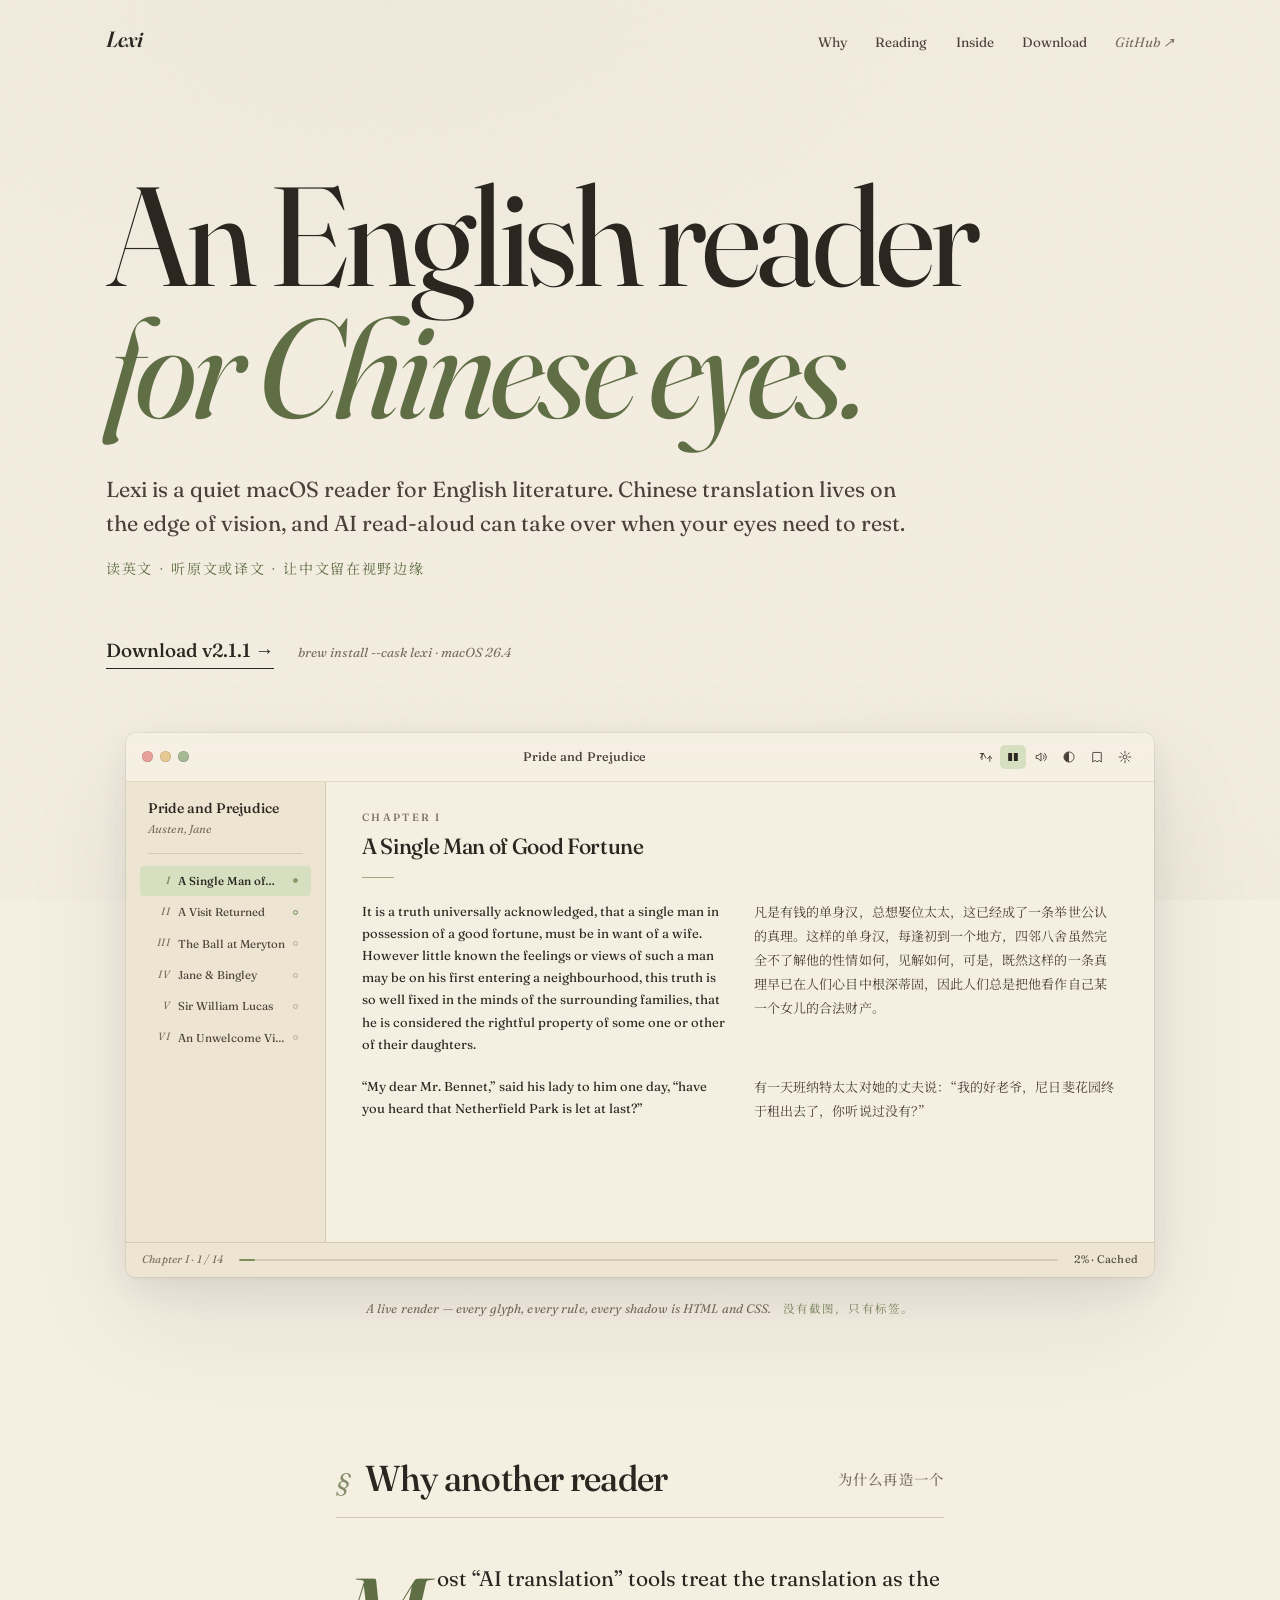
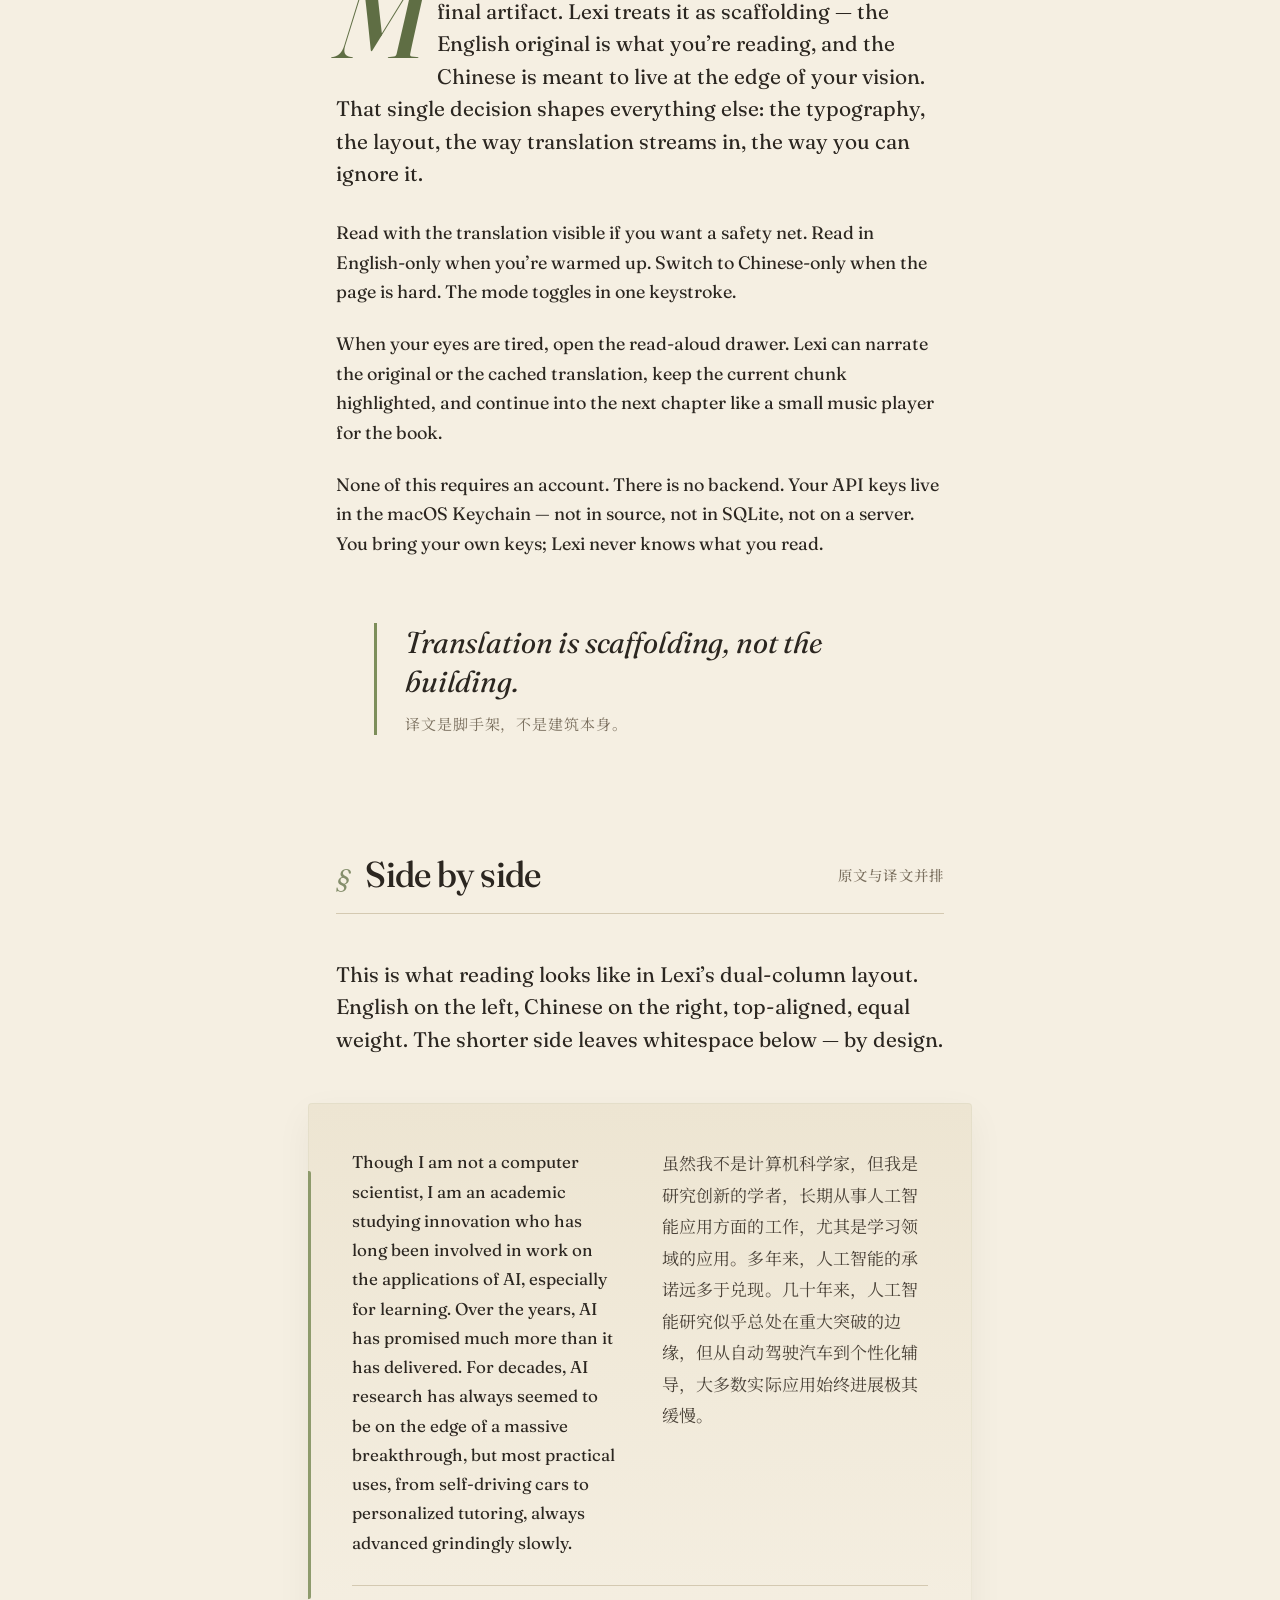
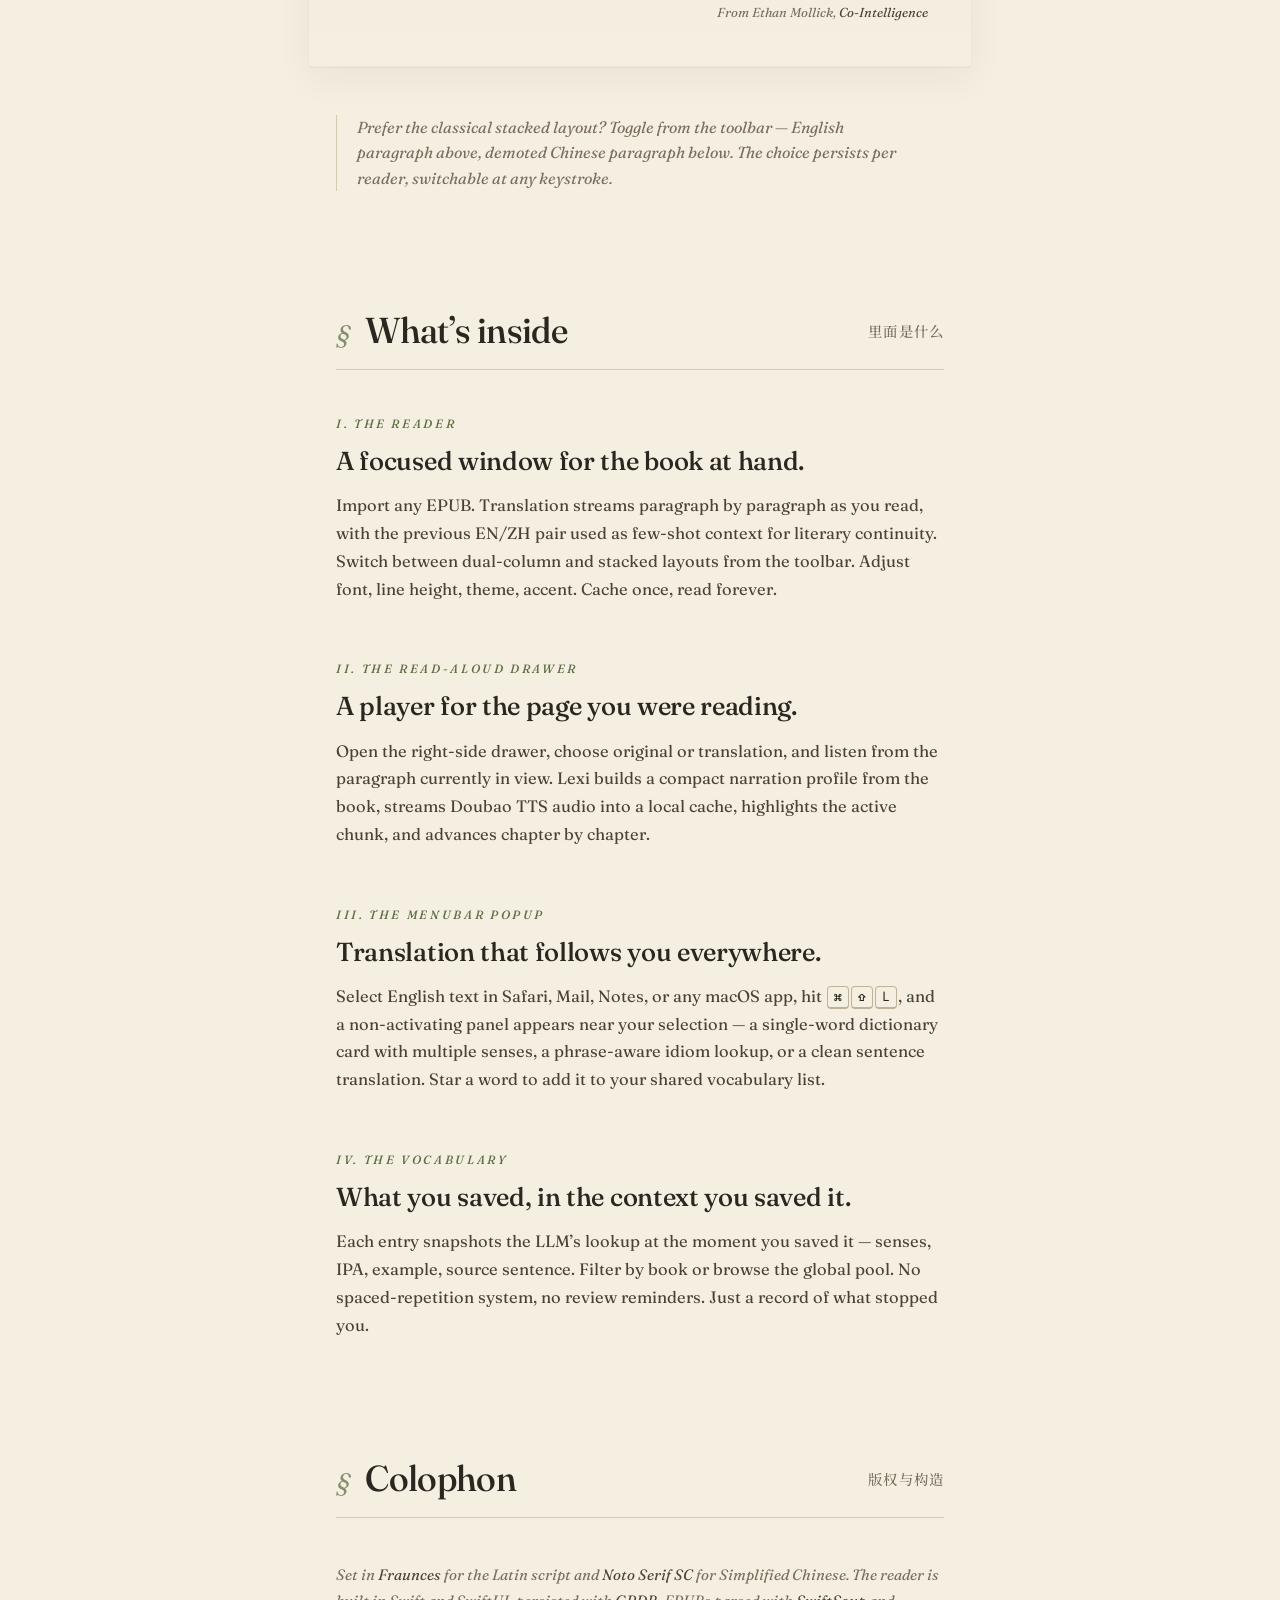
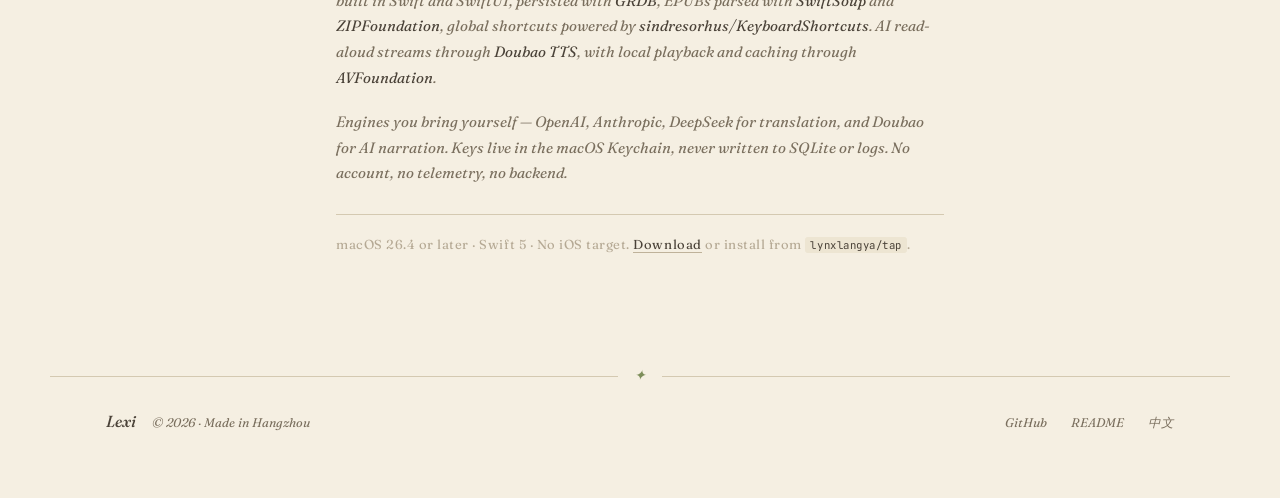
==== commit 571f45c0: "feat(site): link downloads to notarized R2 build Why: - Lexi now has a Developer ID signed and Apple" ====
--- a/site/index.html
+++ b/site/index.html
@@ -29,7 +29,7 @@
       <a href="#why">Why</a>
       <a href="#side-by-side">Reading</a>
       <a href="#inside">Inside</a>
-      <a href="https://github.com/lynxlangya/lexi/releases/latest">Download</a>
+      <a href="https://pub-971ee03b82ad411a9bb26c62a06ca755.r2.dev/lexi/releases/2.1.1/Lexi-2.1.1-notarized.zip">Download</a>
       <a href="https://github.com/lynxlangya/lexi" class="external">GitHub ↗</a>
     </nav>
   </header>
@@ -52,7 +52,7 @@
       <p class="hero-gloss">读英文 · 听原文或译文 · 让中文留在视野边缘</p>
 
       <div class="hero-actions">
-        <a class="action primary" href="https://github.com/lynxlangya/lexi/releases/latest">Download v2.1.0 →</a>
+        <a class="action primary" href="https://pub-971ee03b82ad411a9bb26c62a06ca755.r2.dev/lexi/releases/2.1.1/Lexi-2.1.1-notarized.zip">Download v2.1.1 →</a>
         <span class="action-note">brew install --cask lexi · macOS 26.4</span>
       </div>
     </section>
@@ -337,7 +337,7 @@
 
       <p class="requirements">
         macOS 26.4 or later · Swift 5 · No iOS target.
-        <a href="https://github.com/lynxlangya/lexi/releases/latest">Download</a>
+        <a href="https://pub-971ee03b82ad411a9bb26c62a06ca755.r2.dev/lexi/releases/2.1.1/Lexi-2.1.1-notarized.zip">Download</a>
         or install from <span class="code">lynxlangya/tap</span>.
       </p>
     </section>
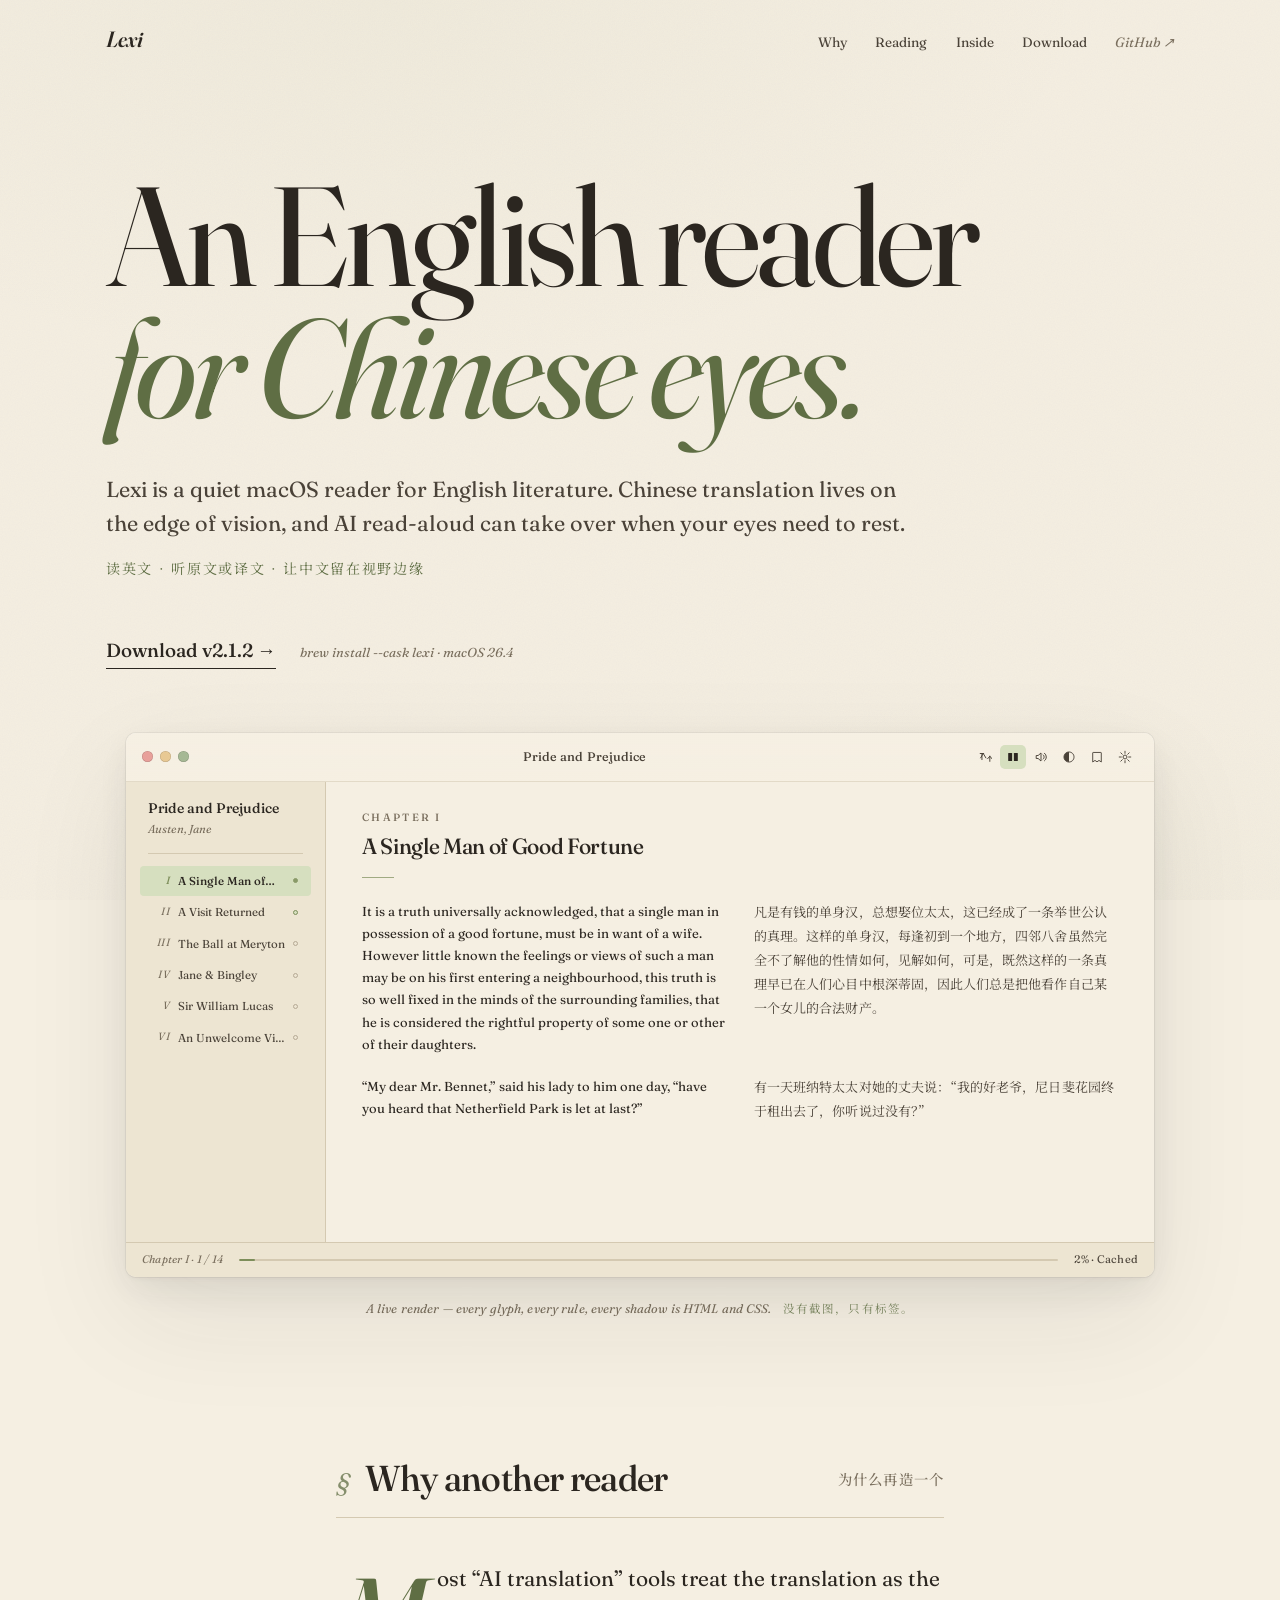
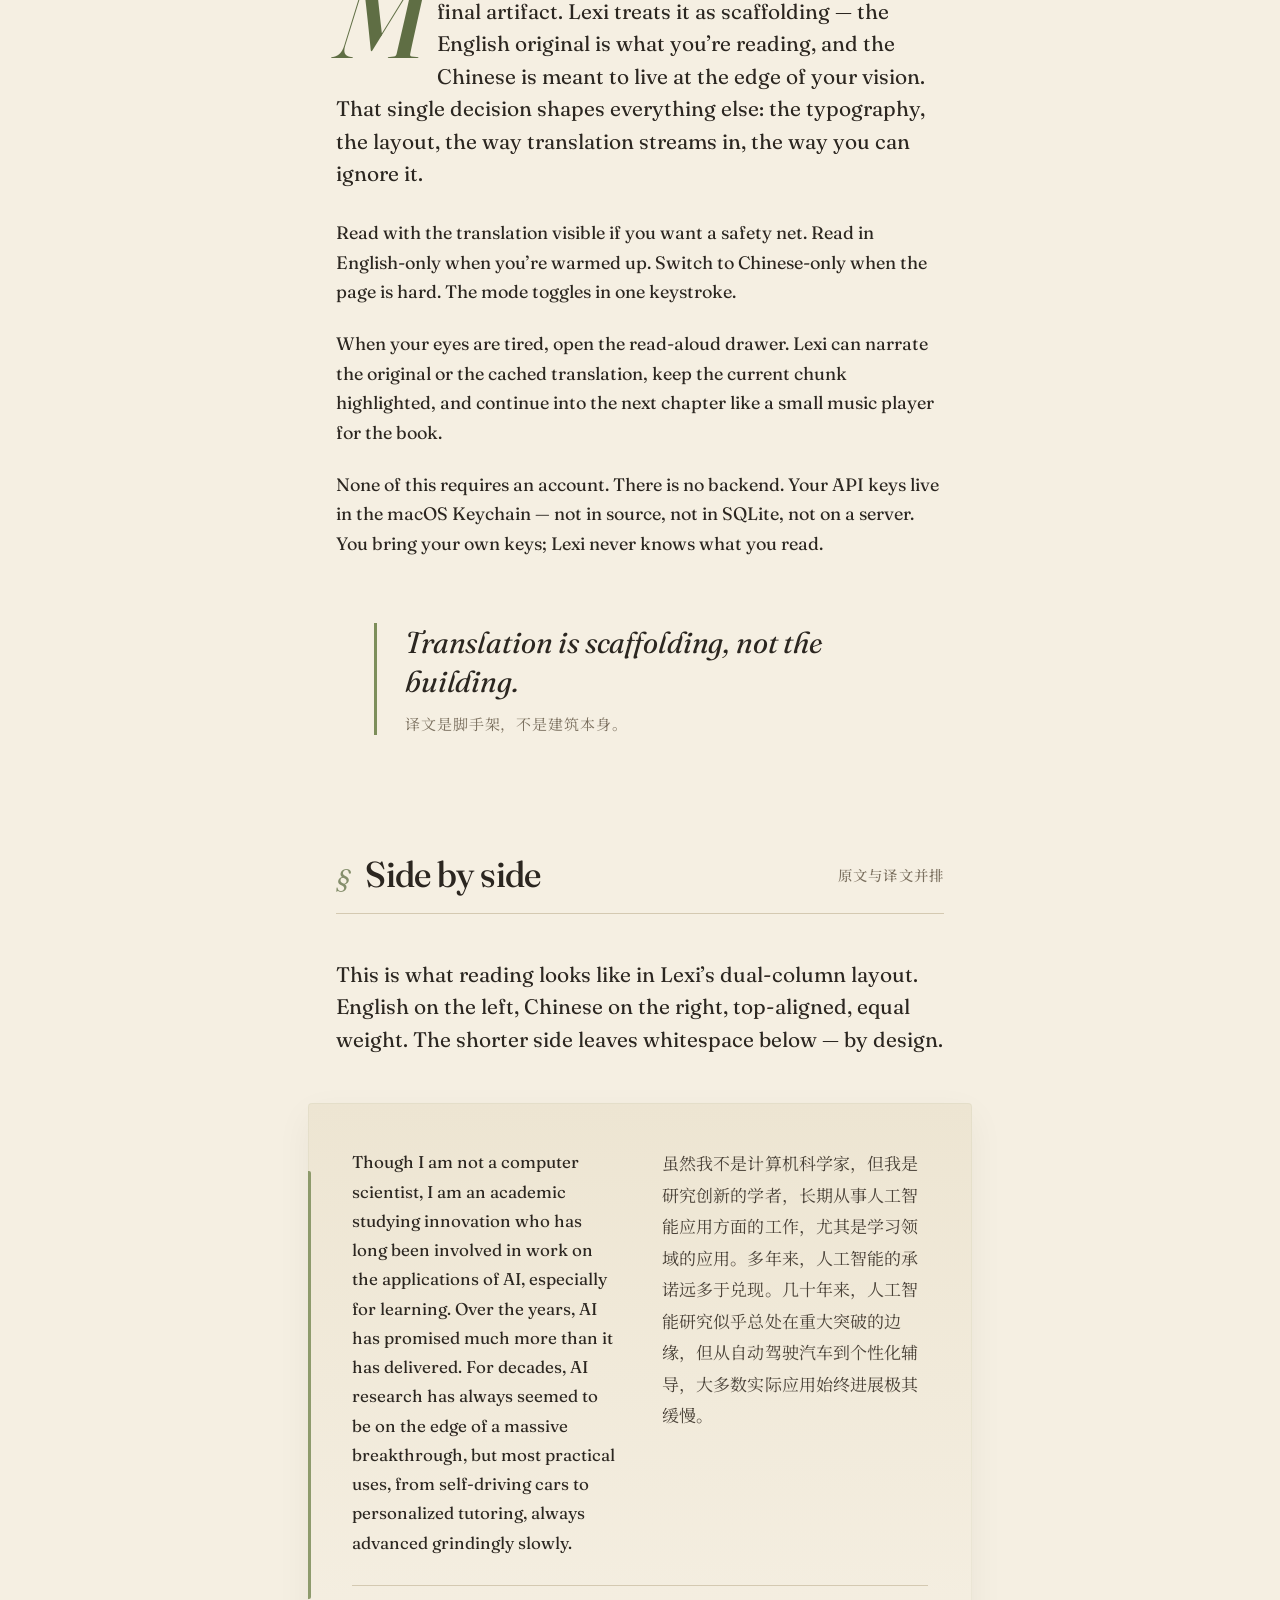
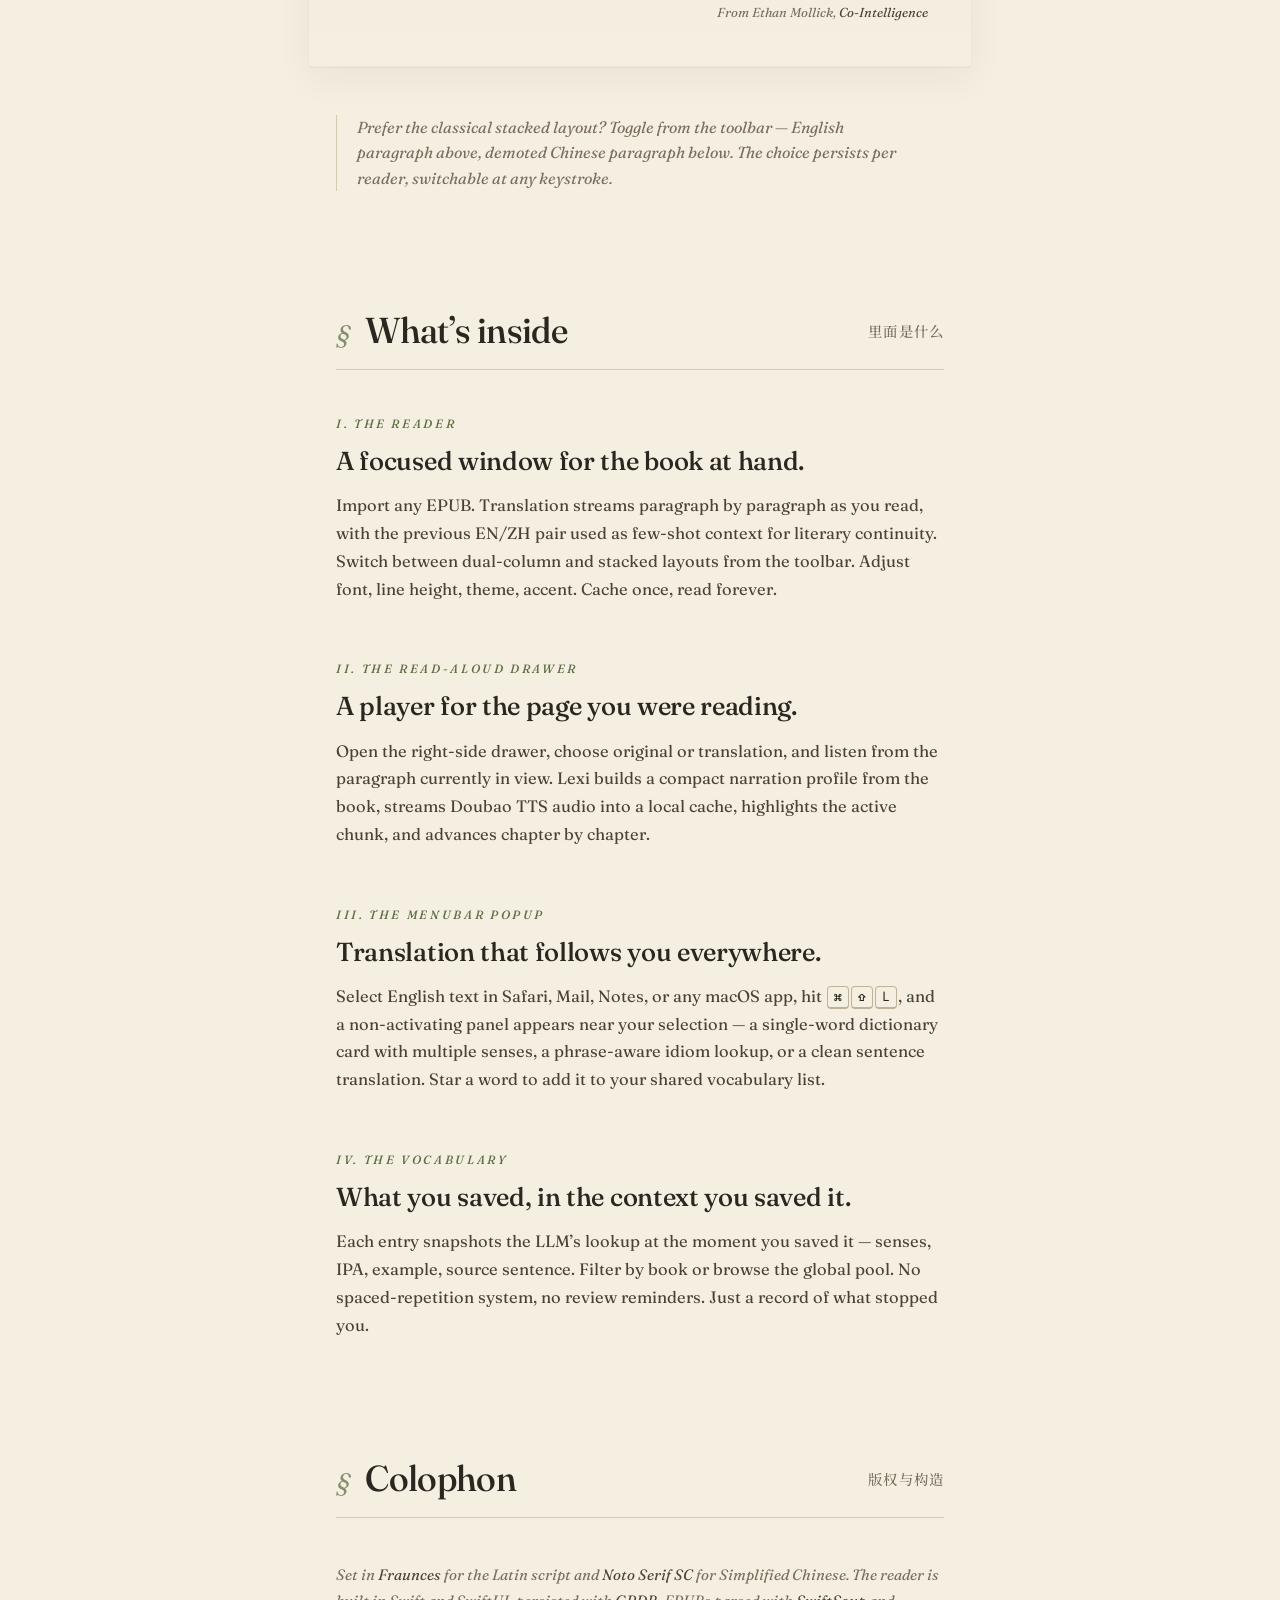
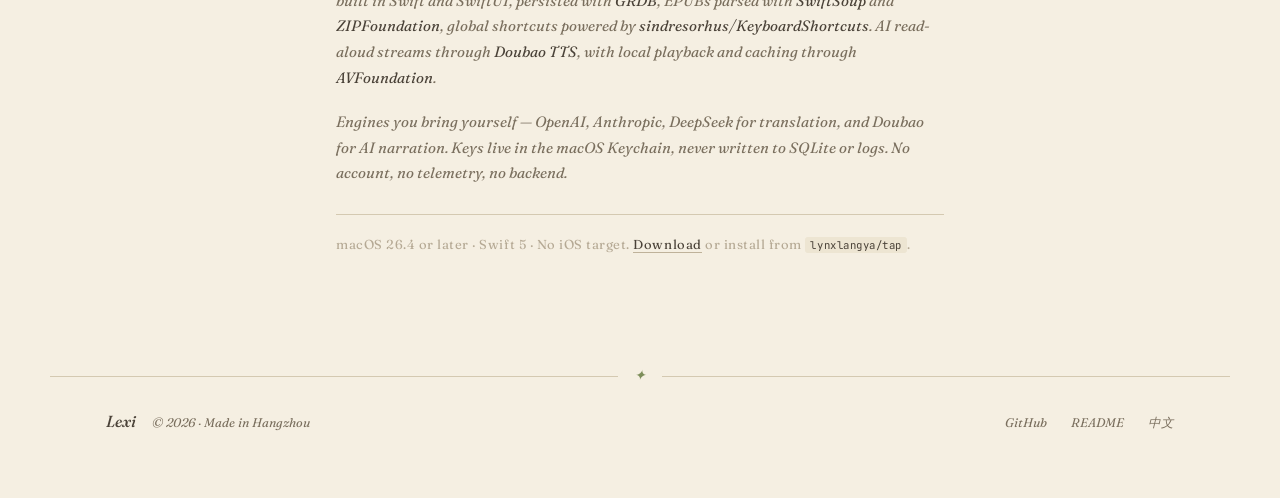
==== commit b626b660: "chore(release): bump Lexi to 2.1.2 Why: - The cross-paragraph Reader selection fix should ship as a " ====
--- a/site/index.html
+++ b/site/index.html
@@ -29,7 +29,7 @@
       <a href="#why">Why</a>
       <a href="#side-by-side">Reading</a>
       <a href="#inside">Inside</a>
-      <a href="https://pub-971ee03b82ad411a9bb26c62a06ca755.r2.dev/lexi/releases/2.1.1/Lexi-2.1.1-notarized.zip">Download</a>
+      <a href="https://pub-971ee03b82ad411a9bb26c62a06ca755.r2.dev/lexi/releases/2.1.2/Lexi-2.1.2-installer.dmg">Download</a>
       <a href="https://github.com/lynxlangya/lexi" class="external">GitHub ↗</a>
     </nav>
   </header>
@@ -52,7 +52,7 @@
       <p class="hero-gloss">读英文 · 听原文或译文 · 让中文留在视野边缘</p>
 
       <div class="hero-actions">
-        <a class="action primary" href="https://pub-971ee03b82ad411a9bb26c62a06ca755.r2.dev/lexi/releases/2.1.1/Lexi-2.1.1-notarized.zip">Download v2.1.1 →</a>
+        <a class="action primary" href="https://pub-971ee03b82ad411a9bb26c62a06ca755.r2.dev/lexi/releases/2.1.2/Lexi-2.1.2-installer.dmg">Download v2.1.2 →</a>
         <span class="action-note">brew install --cask lexi · macOS 26.4</span>
       </div>
     </section>
@@ -337,7 +337,7 @@
 
       <p class="requirements">
         macOS 26.4 or later · Swift 5 · No iOS target.
-        <a href="https://pub-971ee03b82ad411a9bb26c62a06ca755.r2.dev/lexi/releases/2.1.1/Lexi-2.1.1-notarized.zip">Download</a>
+        <a href="https://pub-971ee03b82ad411a9bb26c62a06ca755.r2.dev/lexi/releases/2.1.2/Lexi-2.1.2-installer.dmg">Download</a>
         or install from <span class="code">lynxlangya/tap</span>.
       </p>
     </section>
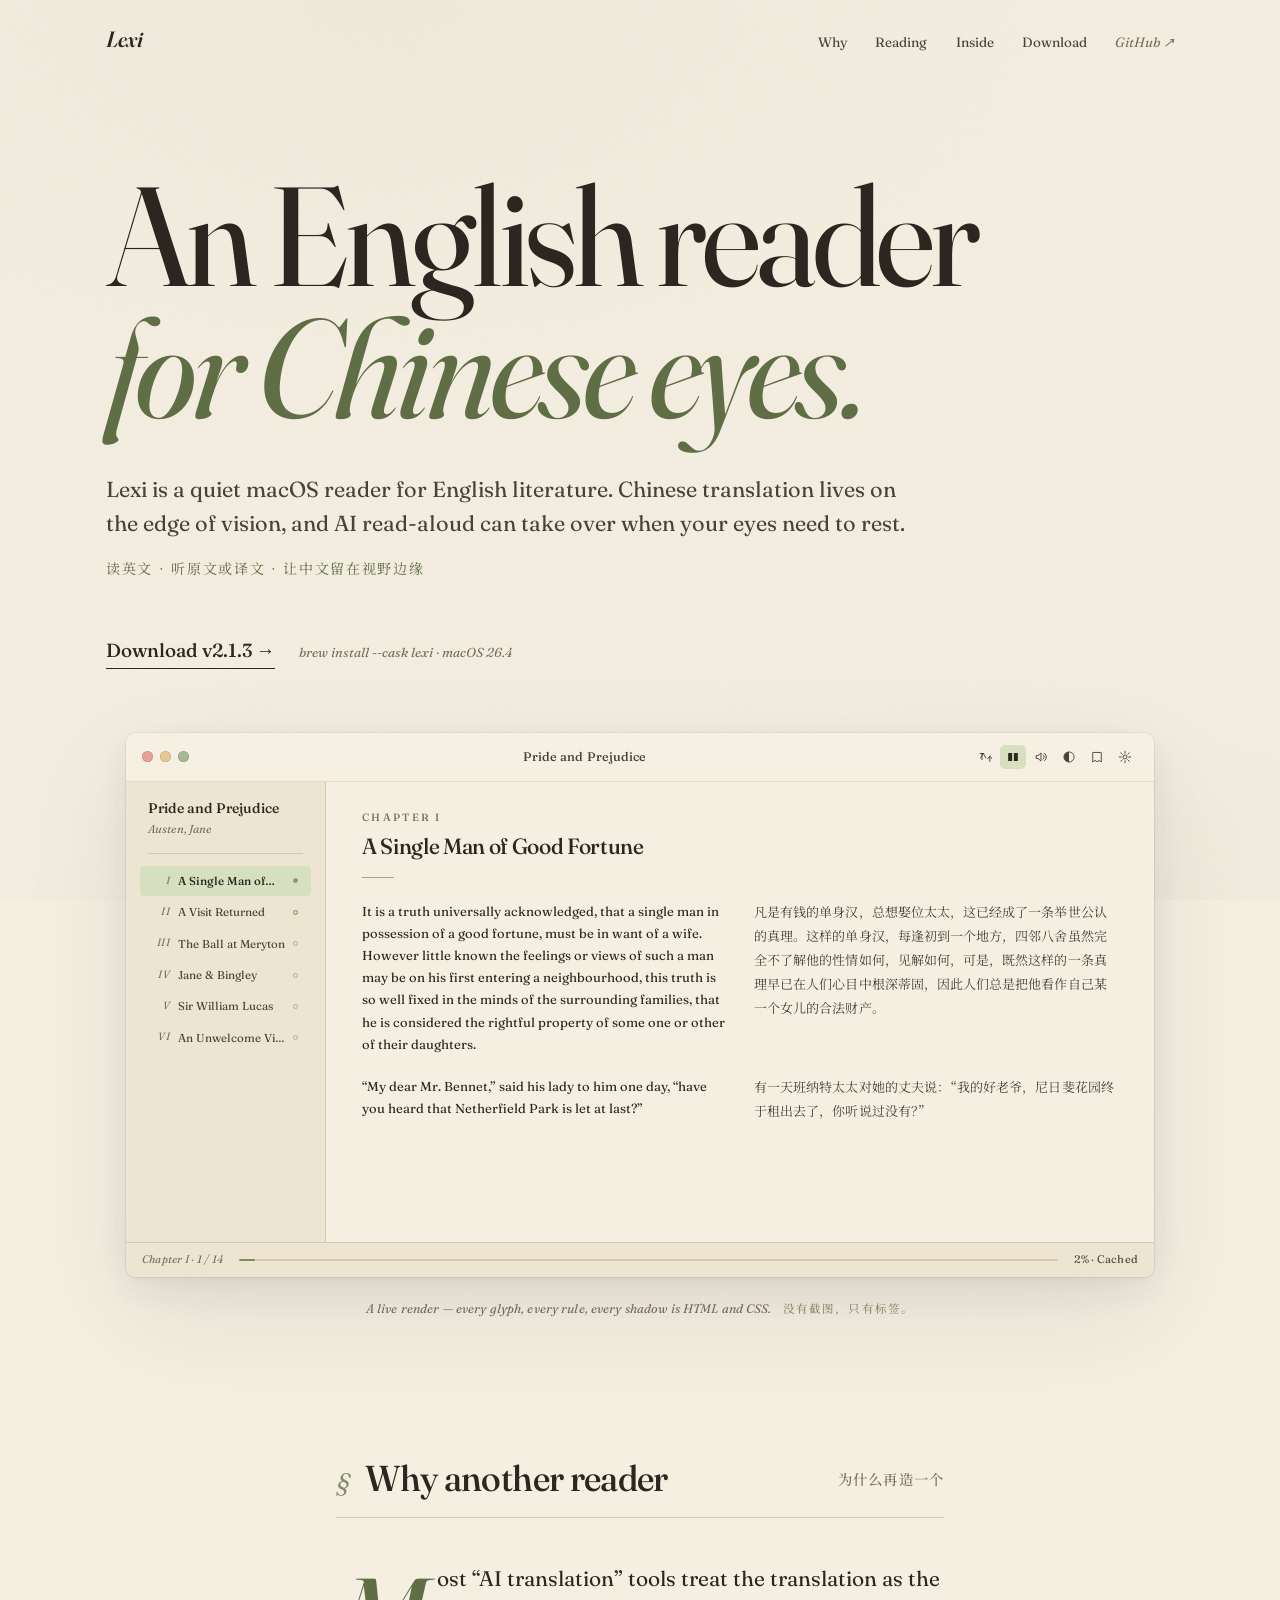
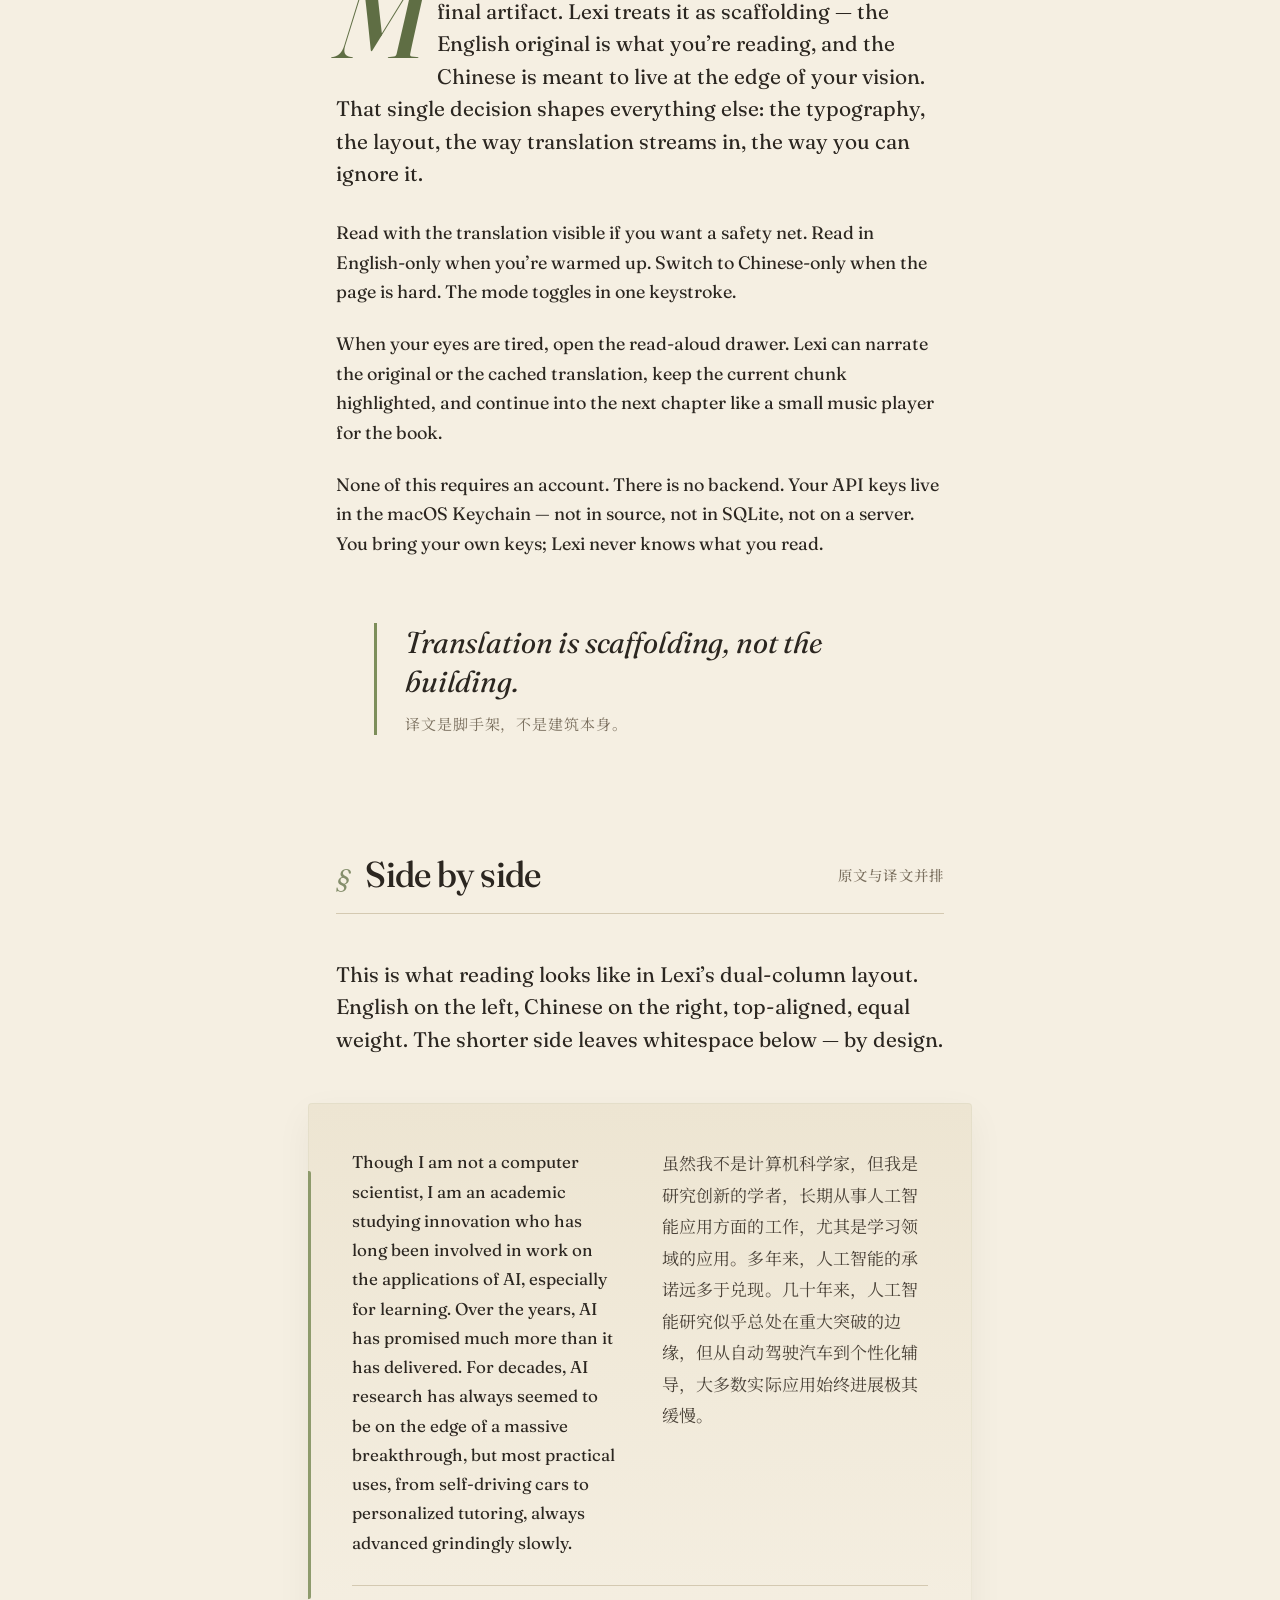
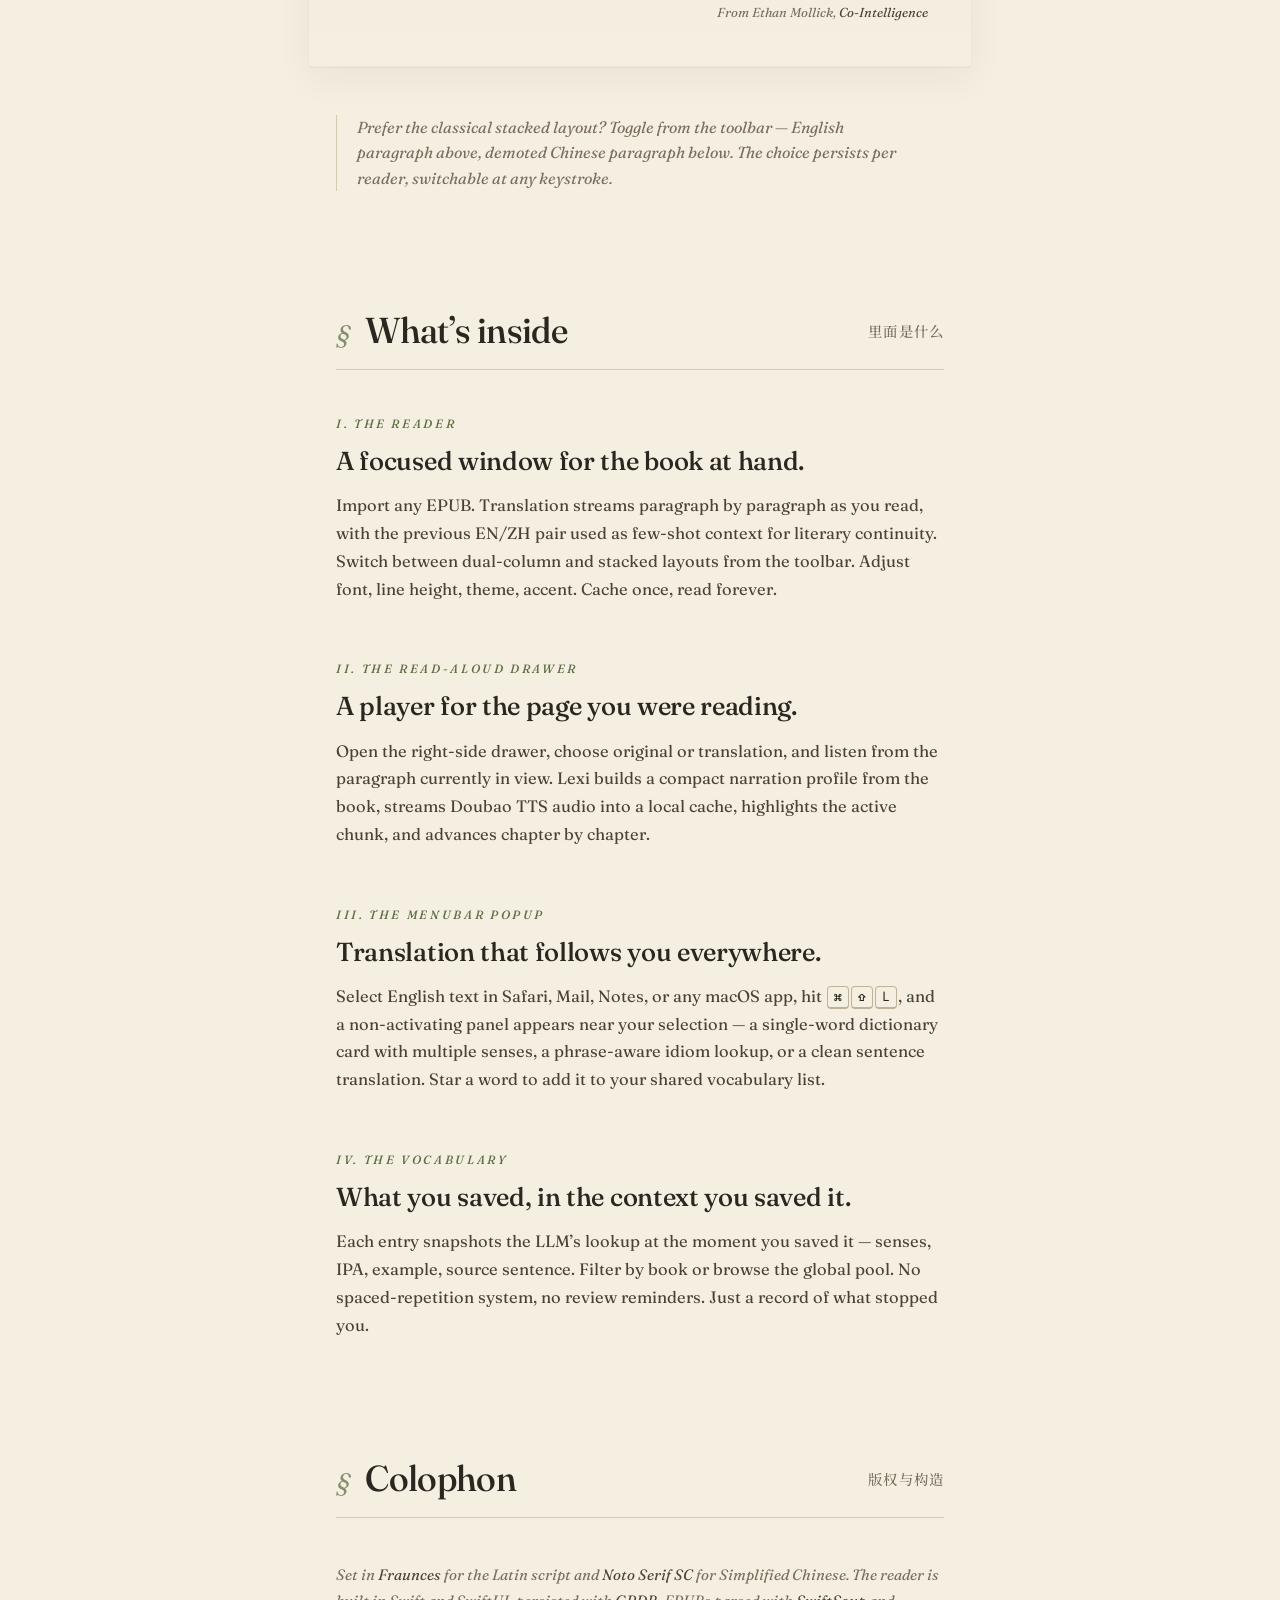
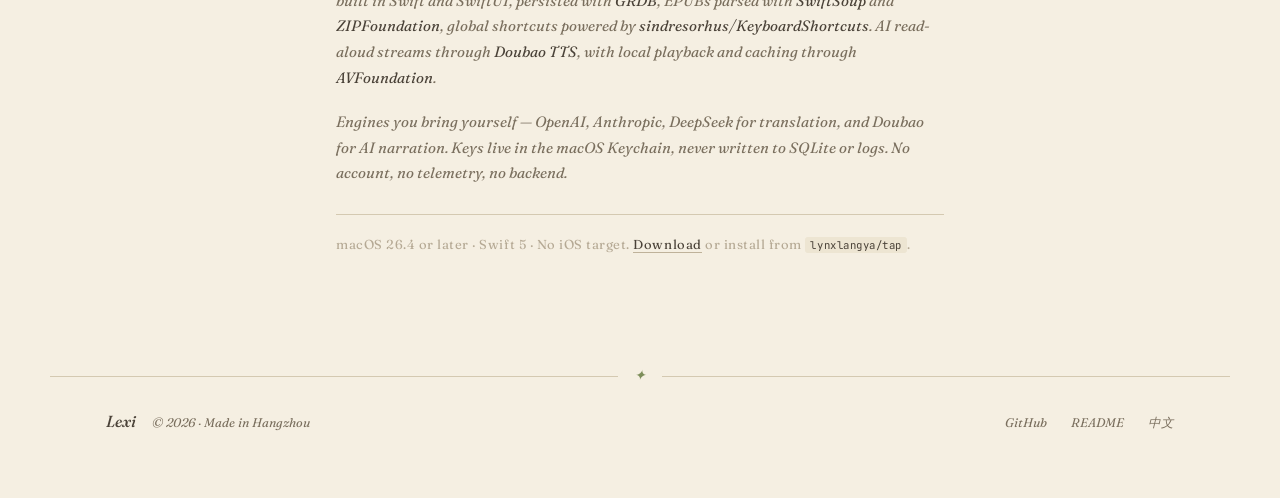
==== commit 4339087e: "chore(release): bump Lexi to 2.1.3 Why: - The Reader selection fix is ready to ship, so the public r" ====
--- a/site/index.html
+++ b/site/index.html
@@ -29,7 +29,7 @@
       <a href="#why">Why</a>
       <a href="#side-by-side">Reading</a>
       <a href="#inside">Inside</a>
-      <a href="https://pub-971ee03b82ad411a9bb26c62a06ca755.r2.dev/lexi/releases/2.1.2/Lexi-2.1.2-installer.dmg">Download</a>
+      <a href="https://pub-971ee03b82ad411a9bb26c62a06ca755.r2.dev/lexi/releases/2.1.3/Lexi-2.1.3-installer.dmg">Download</a>
       <a href="https://github.com/lynxlangya/lexi" class="external">GitHub ↗</a>
     </nav>
   </header>
@@ -52,7 +52,7 @@
       <p class="hero-gloss">读英文 · 听原文或译文 · 让中文留在视野边缘</p>
 
       <div class="hero-actions">
-        <a class="action primary" href="https://pub-971ee03b82ad411a9bb26c62a06ca755.r2.dev/lexi/releases/2.1.2/Lexi-2.1.2-installer.dmg">Download v2.1.2 →</a>
+        <a class="action primary" href="https://pub-971ee03b82ad411a9bb26c62a06ca755.r2.dev/lexi/releases/2.1.3/Lexi-2.1.3-installer.dmg">Download v2.1.3 →</a>
         <span class="action-note">brew install --cask lexi · macOS 26.4</span>
       </div>
     </section>
@@ -337,7 +337,7 @@
 
       <p class="requirements">
         macOS 26.4 or later · Swift 5 · No iOS target.
-        <a href="https://pub-971ee03b82ad411a9bb26c62a06ca755.r2.dev/lexi/releases/2.1.2/Lexi-2.1.2-installer.dmg">Download</a>
+        <a href="https://pub-971ee03b82ad411a9bb26c62a06ca755.r2.dev/lexi/releases/2.1.3/Lexi-2.1.3-installer.dmg">Download</a>
         or install from <span class="code">lynxlangya/tap</span>.
       </p>
     </section>
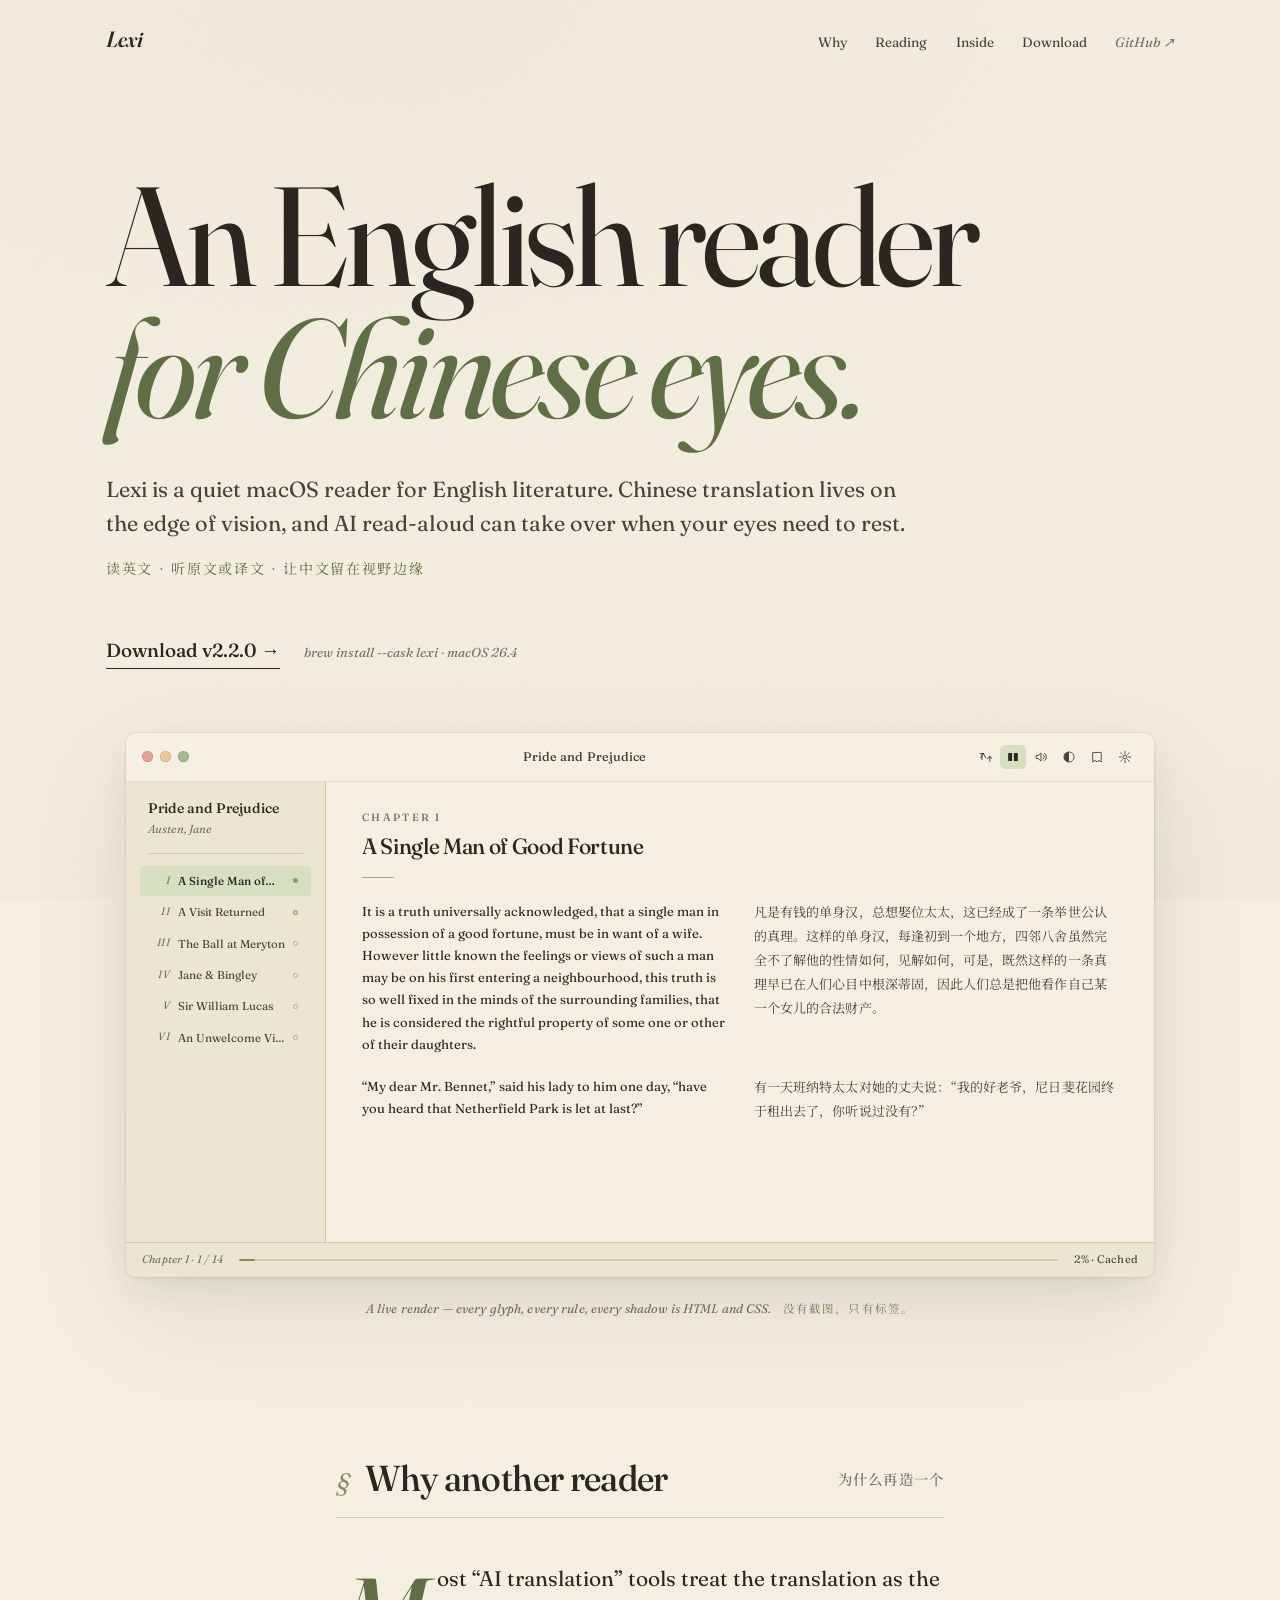
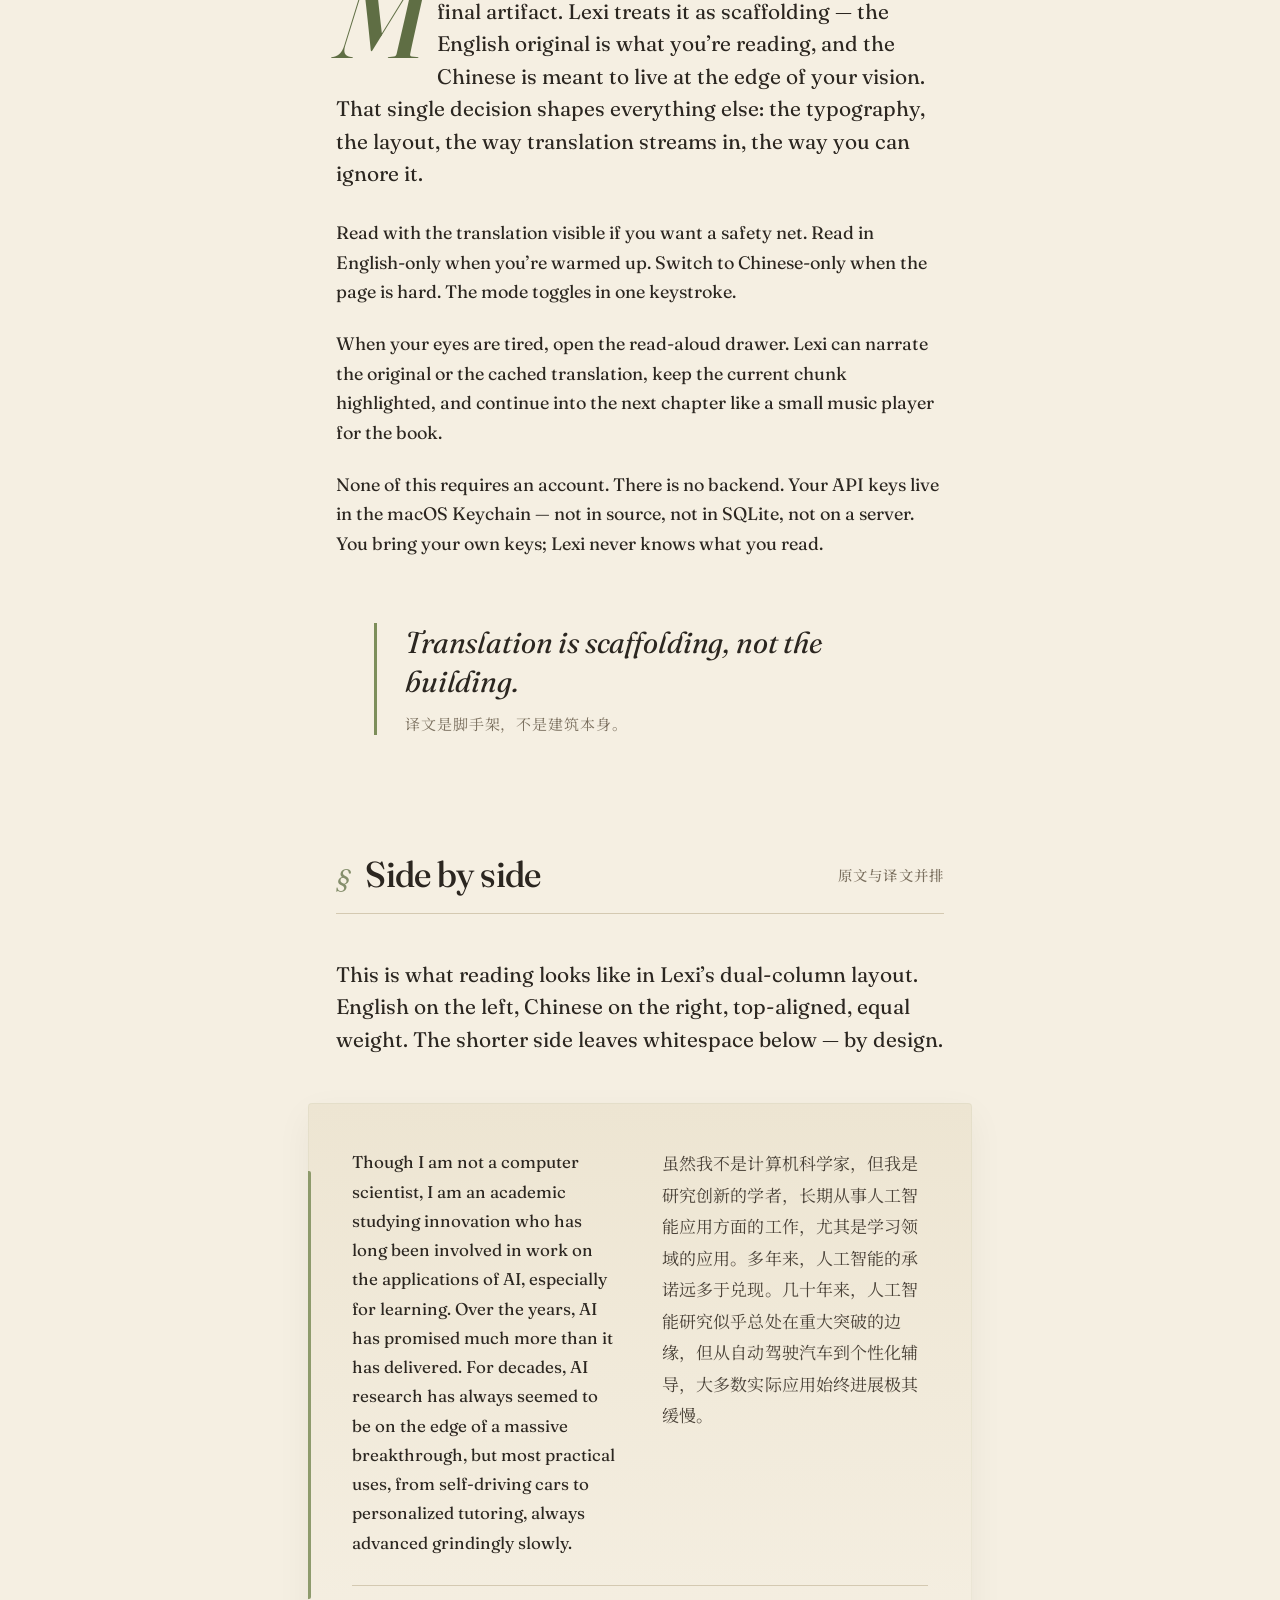
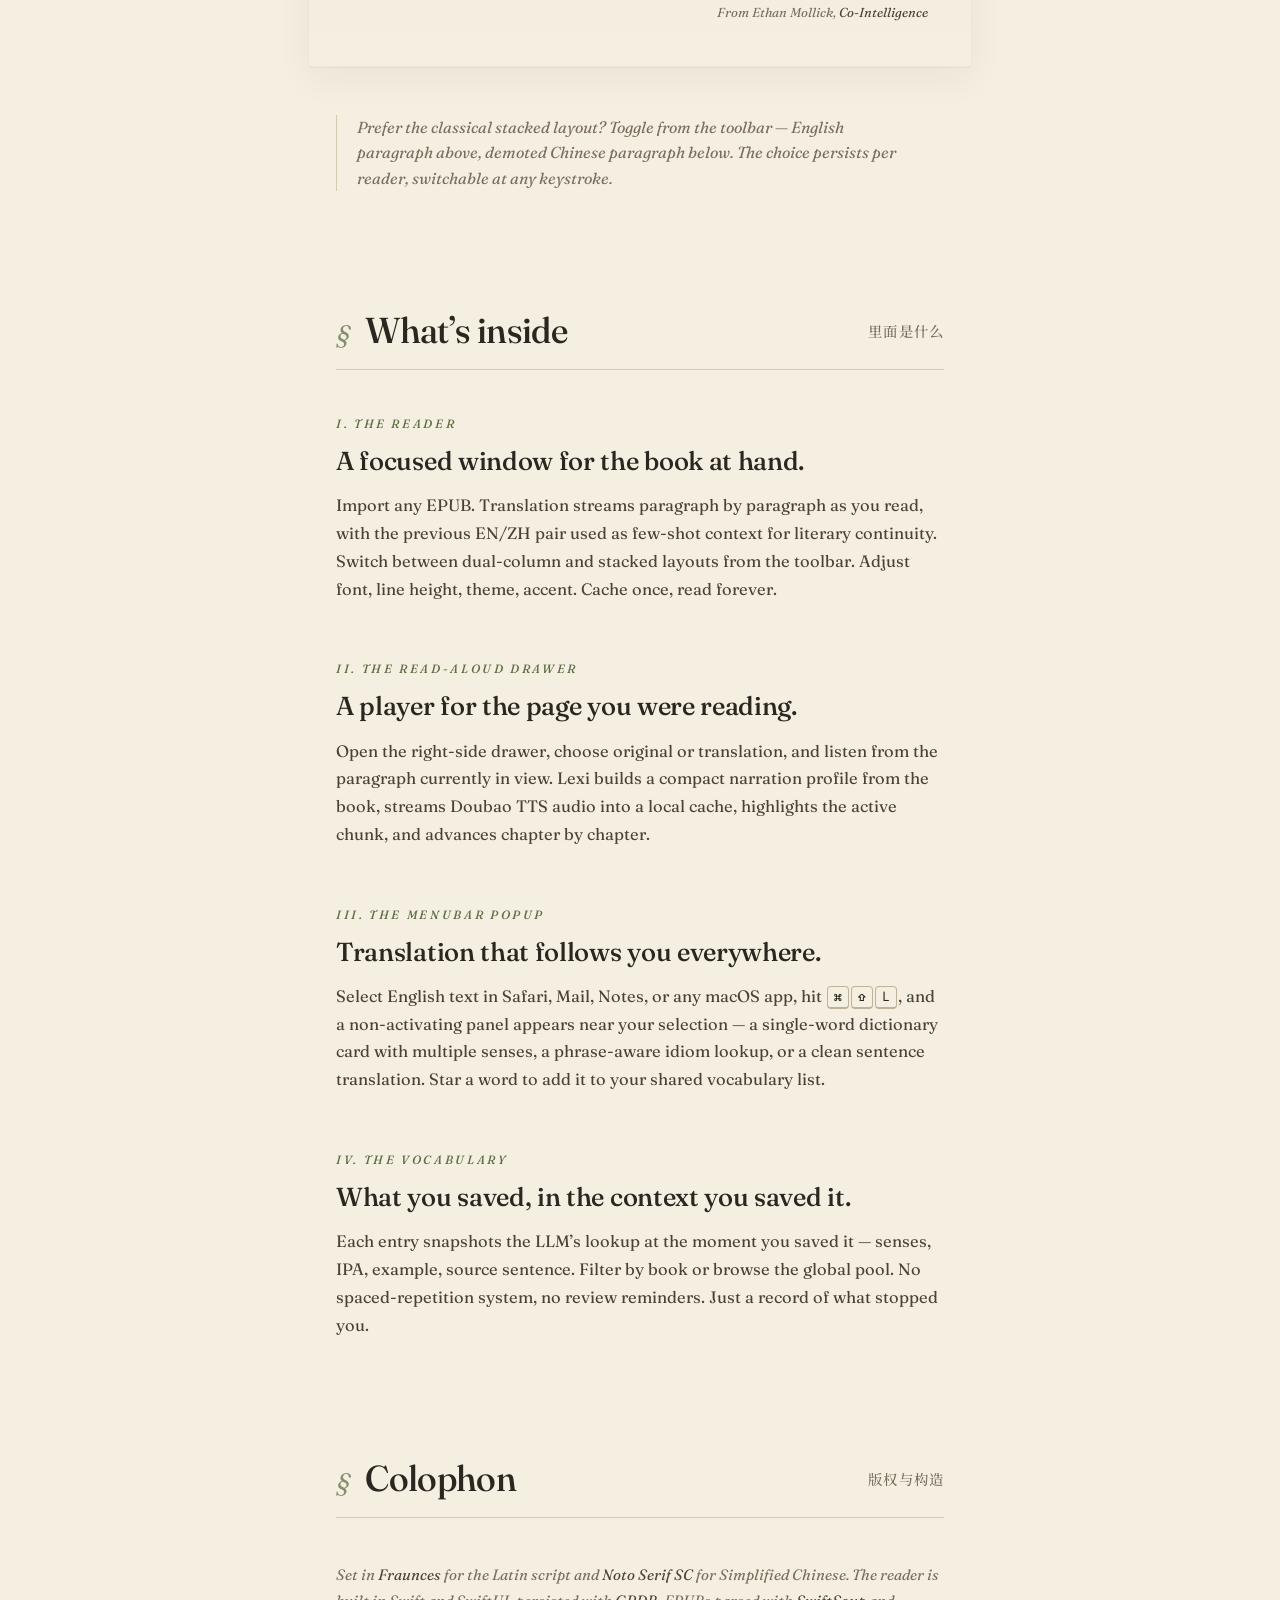
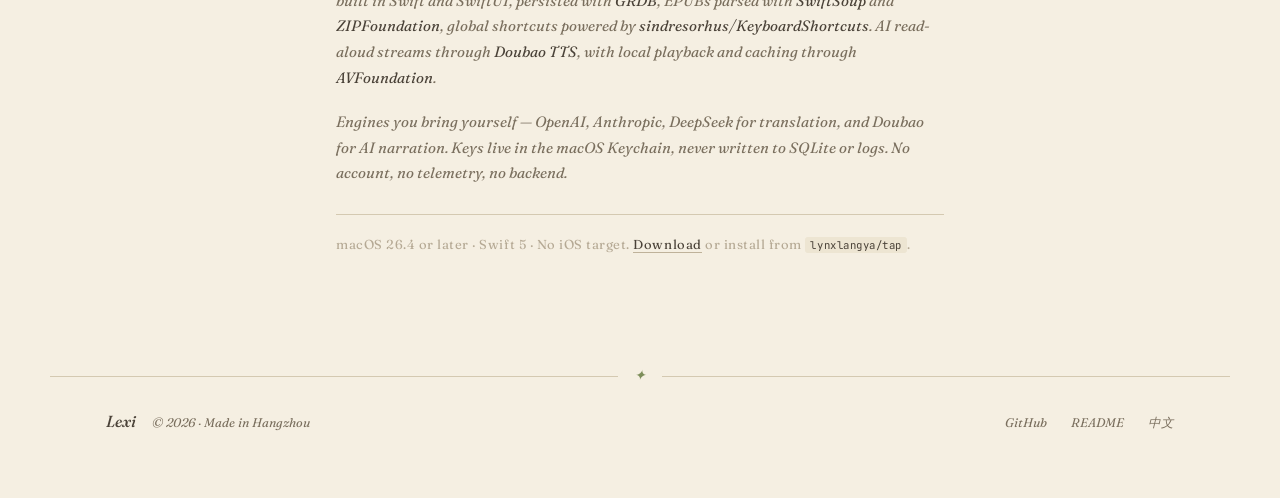
==== commit 413bbc64: "chore(release): bump Lexi to 2.2.0 Why: - The 18-fix audit batch (#134-#152) has merged, so the publ" ====
--- a/site/index.html
+++ b/site/index.html
@@ -29,7 +29,7 @@
       <a href="#why">Why</a>
       <a href="#side-by-side">Reading</a>
       <a href="#inside">Inside</a>
-      <a href="https://pub-971ee03b82ad411a9bb26c62a06ca755.r2.dev/lexi/releases/2.1.3/Lexi-2.1.3-installer.dmg">Download</a>
+      <a href="https://pub-971ee03b82ad411a9bb26c62a06ca755.r2.dev/lexi/releases/2.2.0/Lexi-2.2.0-installer.dmg">Download</a>
       <a href="https://github.com/lynxlangya/lexi" class="external">GitHub ↗</a>
     </nav>
   </header>
@@ -52,7 +52,7 @@
       <p class="hero-gloss">读英文 · 听原文或译文 · 让中文留在视野边缘</p>
 
       <div class="hero-actions">
-        <a class="action primary" href="https://pub-971ee03b82ad411a9bb26c62a06ca755.r2.dev/lexi/releases/2.1.3/Lexi-2.1.3-installer.dmg">Download v2.1.3 →</a>
+        <a class="action primary" href="https://pub-971ee03b82ad411a9bb26c62a06ca755.r2.dev/lexi/releases/2.2.0/Lexi-2.2.0-installer.dmg">Download v2.2.0 →</a>
         <span class="action-note">brew install --cask lexi · macOS 26.4</span>
       </div>
     </section>
@@ -337,7 +337,7 @@
 
       <p class="requirements">
         macOS 26.4 or later · Swift 5 · No iOS target.
-        <a href="https://pub-971ee03b82ad411a9bb26c62a06ca755.r2.dev/lexi/releases/2.1.3/Lexi-2.1.3-installer.dmg">Download</a>
+        <a href="https://pub-971ee03b82ad411a9bb26c62a06ca755.r2.dev/lexi/releases/2.2.0/Lexi-2.2.0-installer.dmg">Download</a>
         or install from <span class="code">lynxlangya/tap</span>.
       </p>
     </section>
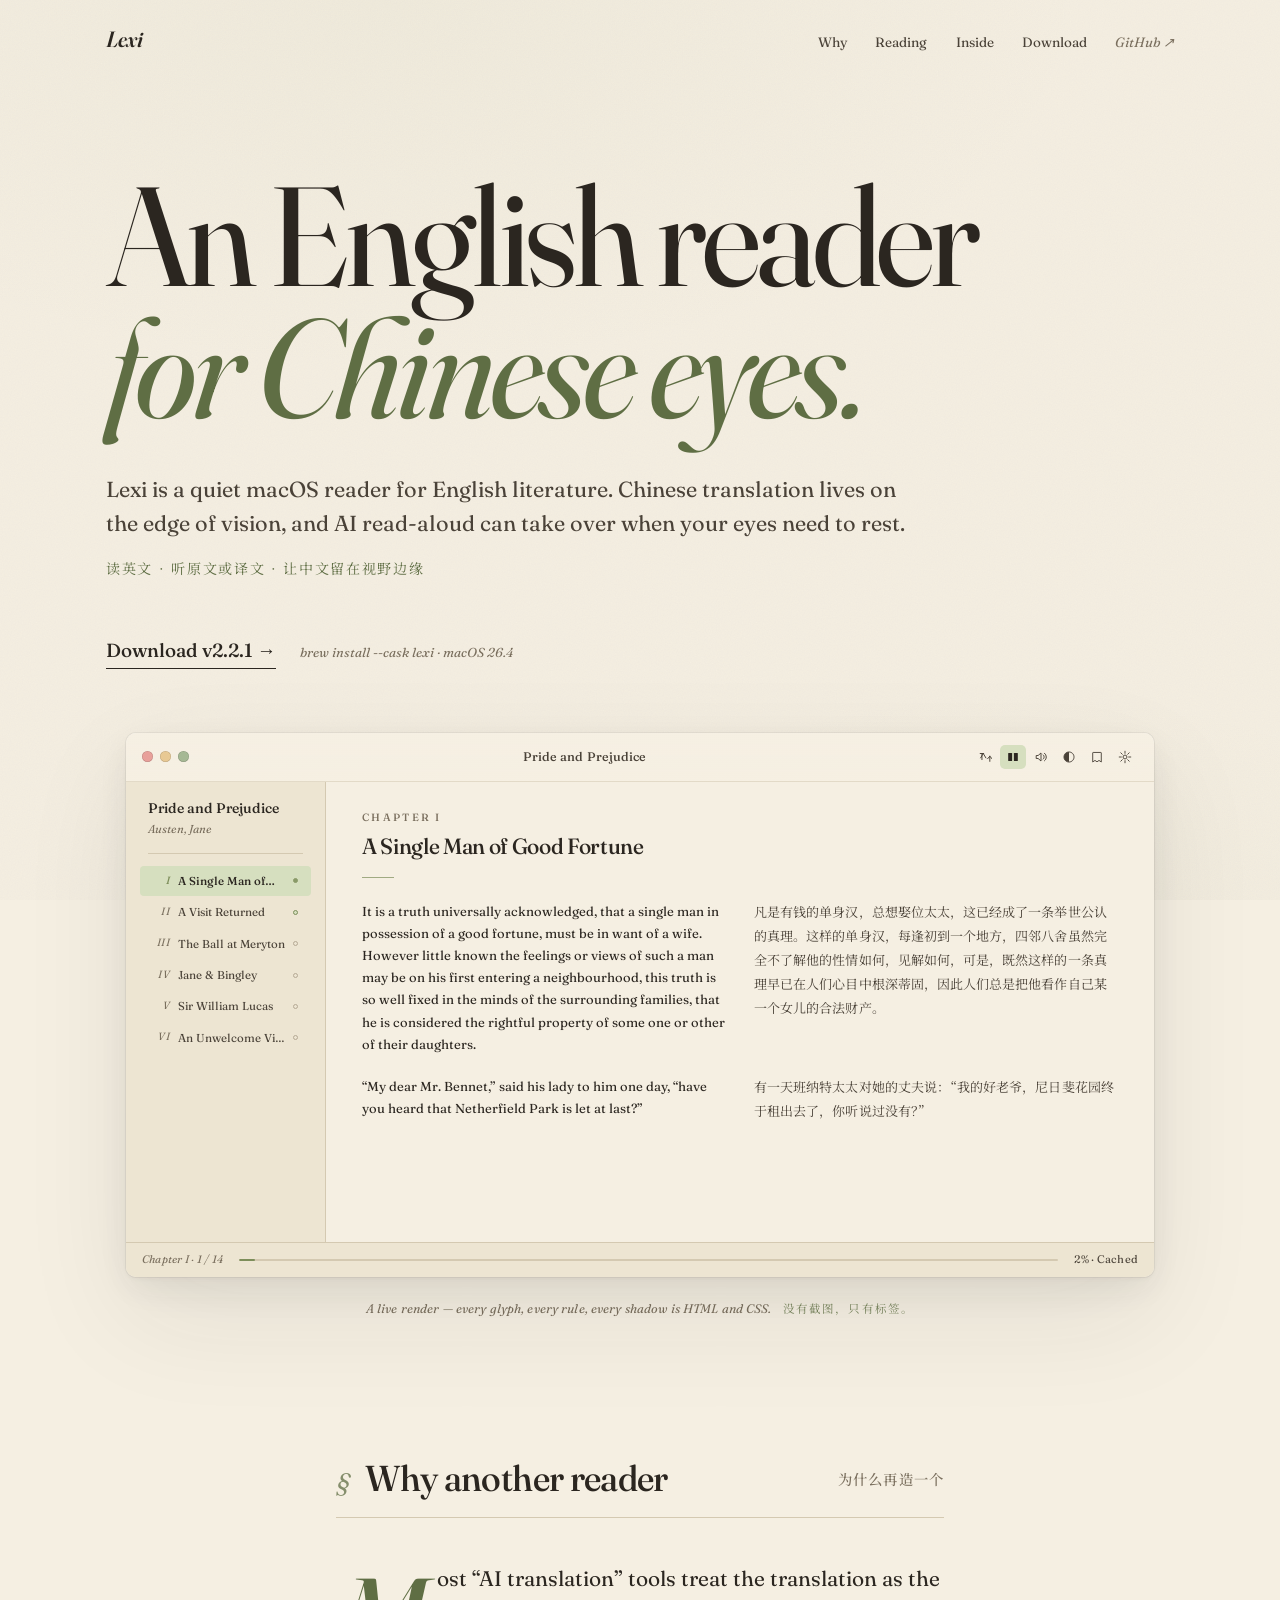
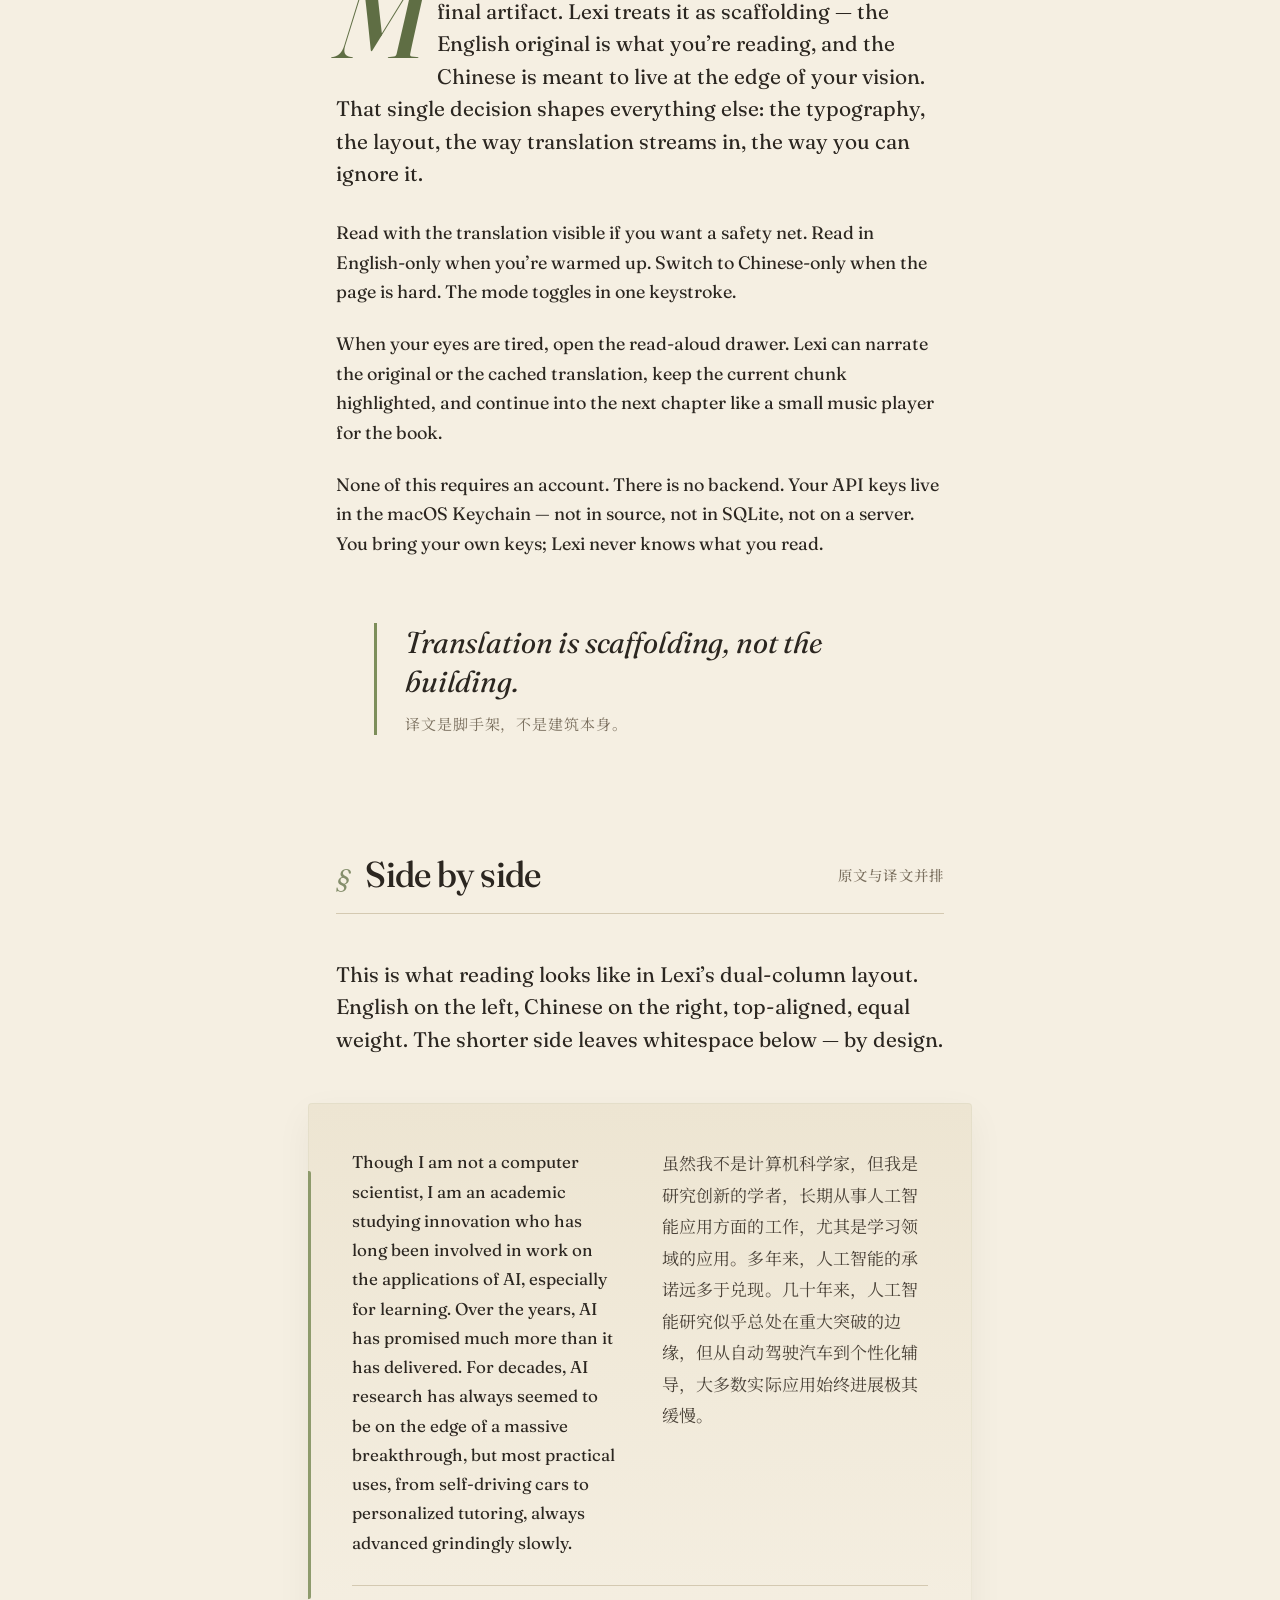
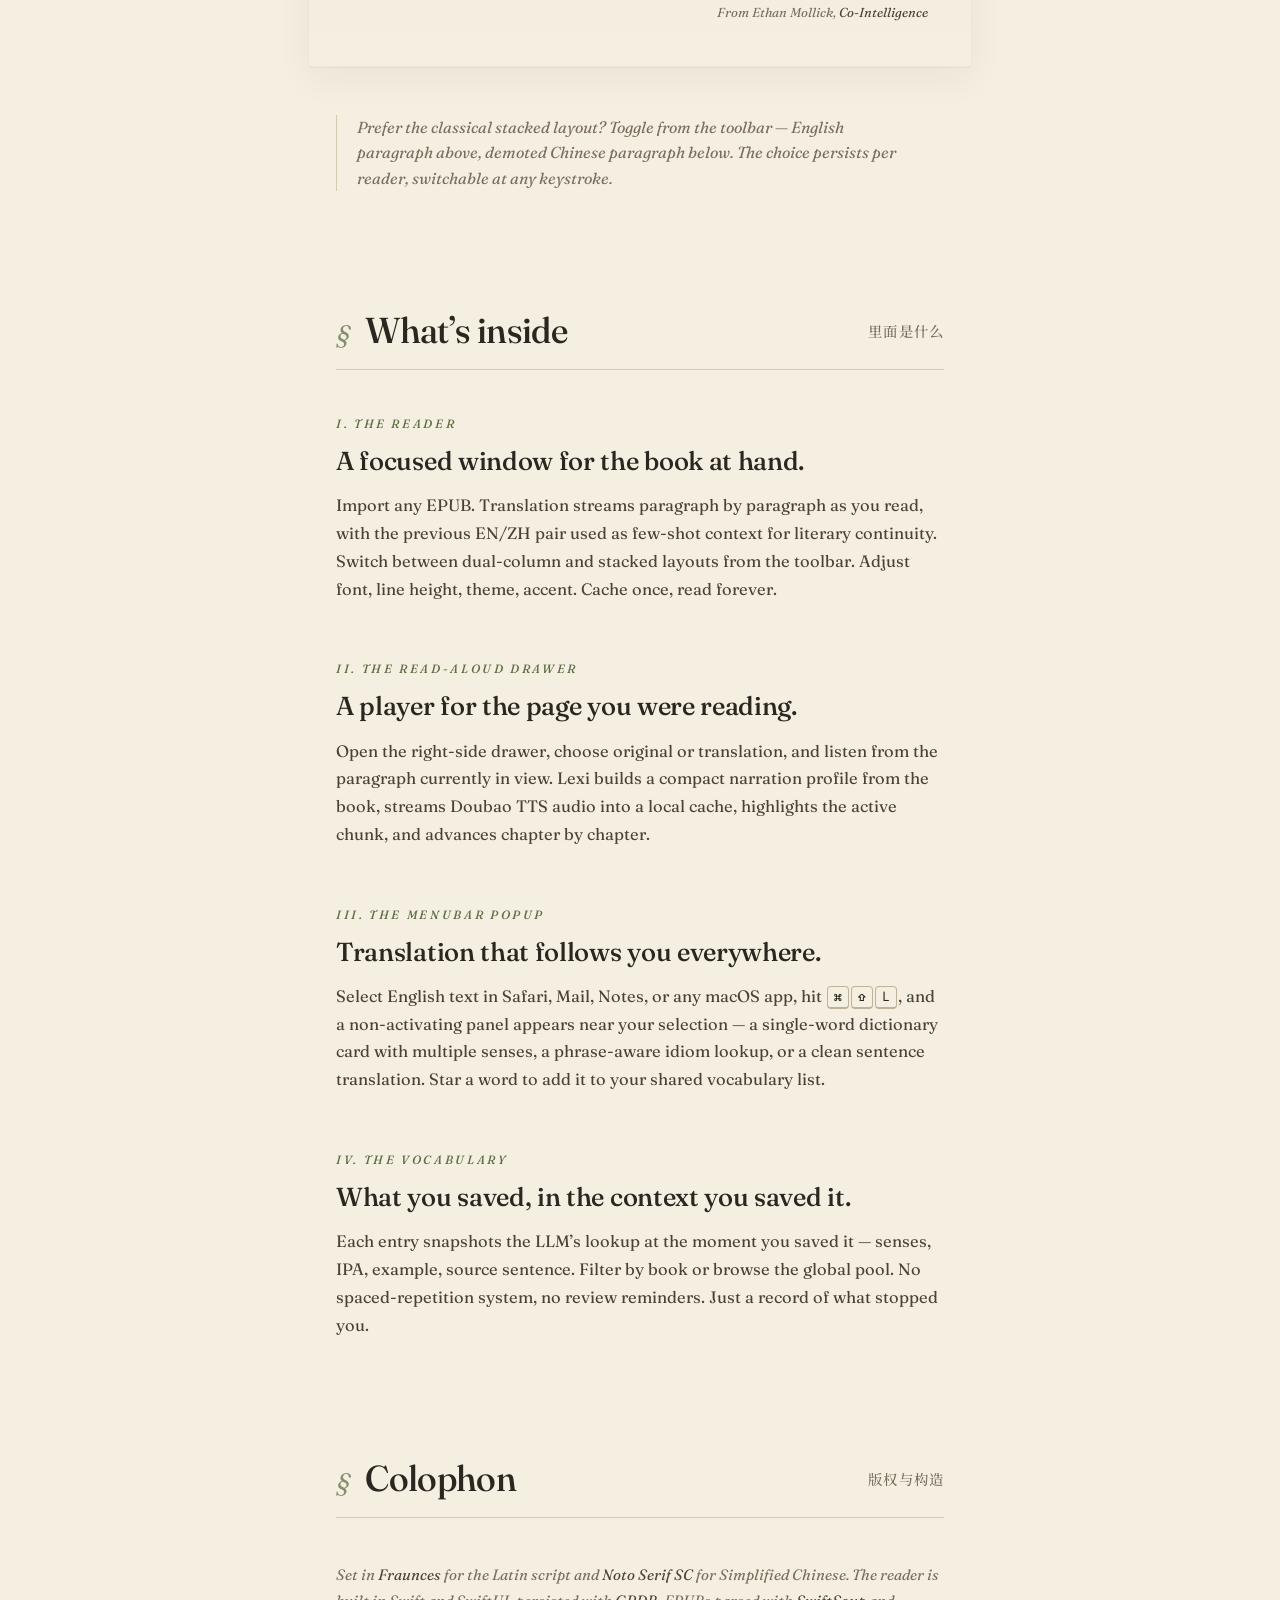
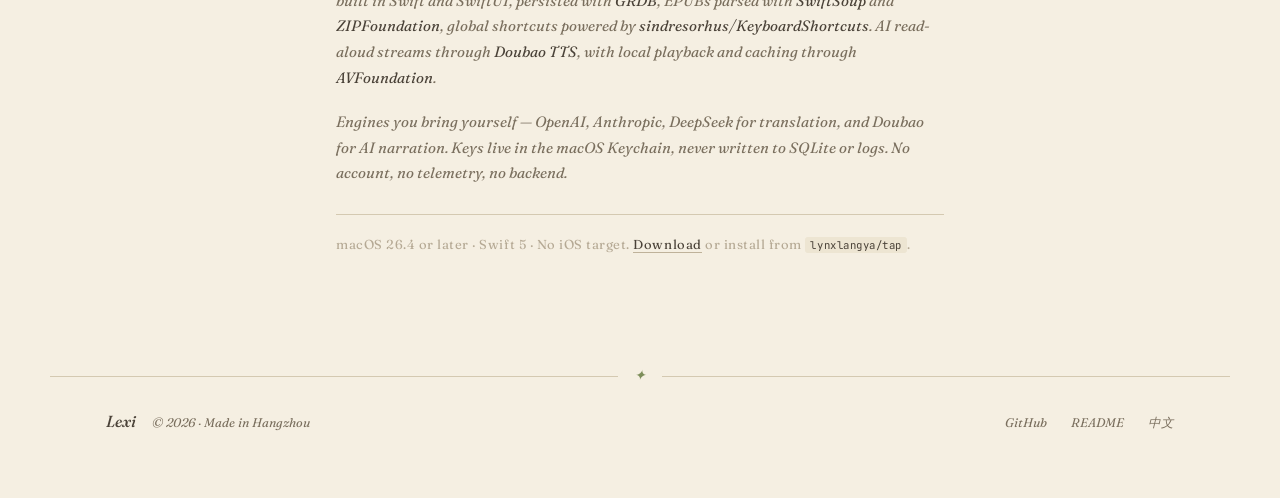
==== commit 316fd13e: "chore(release): bump Lexi to 2.2.1 Why: - The Reader cross-paragraph selection rendering fix is read" ====
--- a/site/index.html
+++ b/site/index.html
@@ -29,7 +29,7 @@
       <a href="#why">Why</a>
       <a href="#side-by-side">Reading</a>
       <a href="#inside">Inside</a>
-      <a href="https://pub-971ee03b82ad411a9bb26c62a06ca755.r2.dev/lexi/releases/2.2.0/Lexi-2.2.0-installer.dmg">Download</a>
+      <a href="https://pub-971ee03b82ad411a9bb26c62a06ca755.r2.dev/lexi/releases/2.2.1/Lexi-2.2.1-installer.dmg">Download</a>
       <a href="https://github.com/lynxlangya/lexi" class="external">GitHub ↗</a>
     </nav>
   </header>
@@ -52,7 +52,7 @@
       <p class="hero-gloss">读英文 · 听原文或译文 · 让中文留在视野边缘</p>
 
       <div class="hero-actions">
-        <a class="action primary" href="https://pub-971ee03b82ad411a9bb26c62a06ca755.r2.dev/lexi/releases/2.2.0/Lexi-2.2.0-installer.dmg">Download v2.2.0 →</a>
+        <a class="action primary" href="https://pub-971ee03b82ad411a9bb26c62a06ca755.r2.dev/lexi/releases/2.2.1/Lexi-2.2.1-installer.dmg">Download v2.2.1 →</a>
         <span class="action-note">brew install --cask lexi · macOS 26.4</span>
       </div>
     </section>
@@ -337,7 +337,7 @@
 
       <p class="requirements">
         macOS 26.4 or later · Swift 5 · No iOS target.
-        <a href="https://pub-971ee03b82ad411a9bb26c62a06ca755.r2.dev/lexi/releases/2.2.0/Lexi-2.2.0-installer.dmg">Download</a>
+        <a href="https://pub-971ee03b82ad411a9bb26c62a06ca755.r2.dev/lexi/releases/2.2.1/Lexi-2.2.1-installer.dmg">Download</a>
         or install from <span class="code">lynxlangya/tap</span>.
       </p>
     </section>
